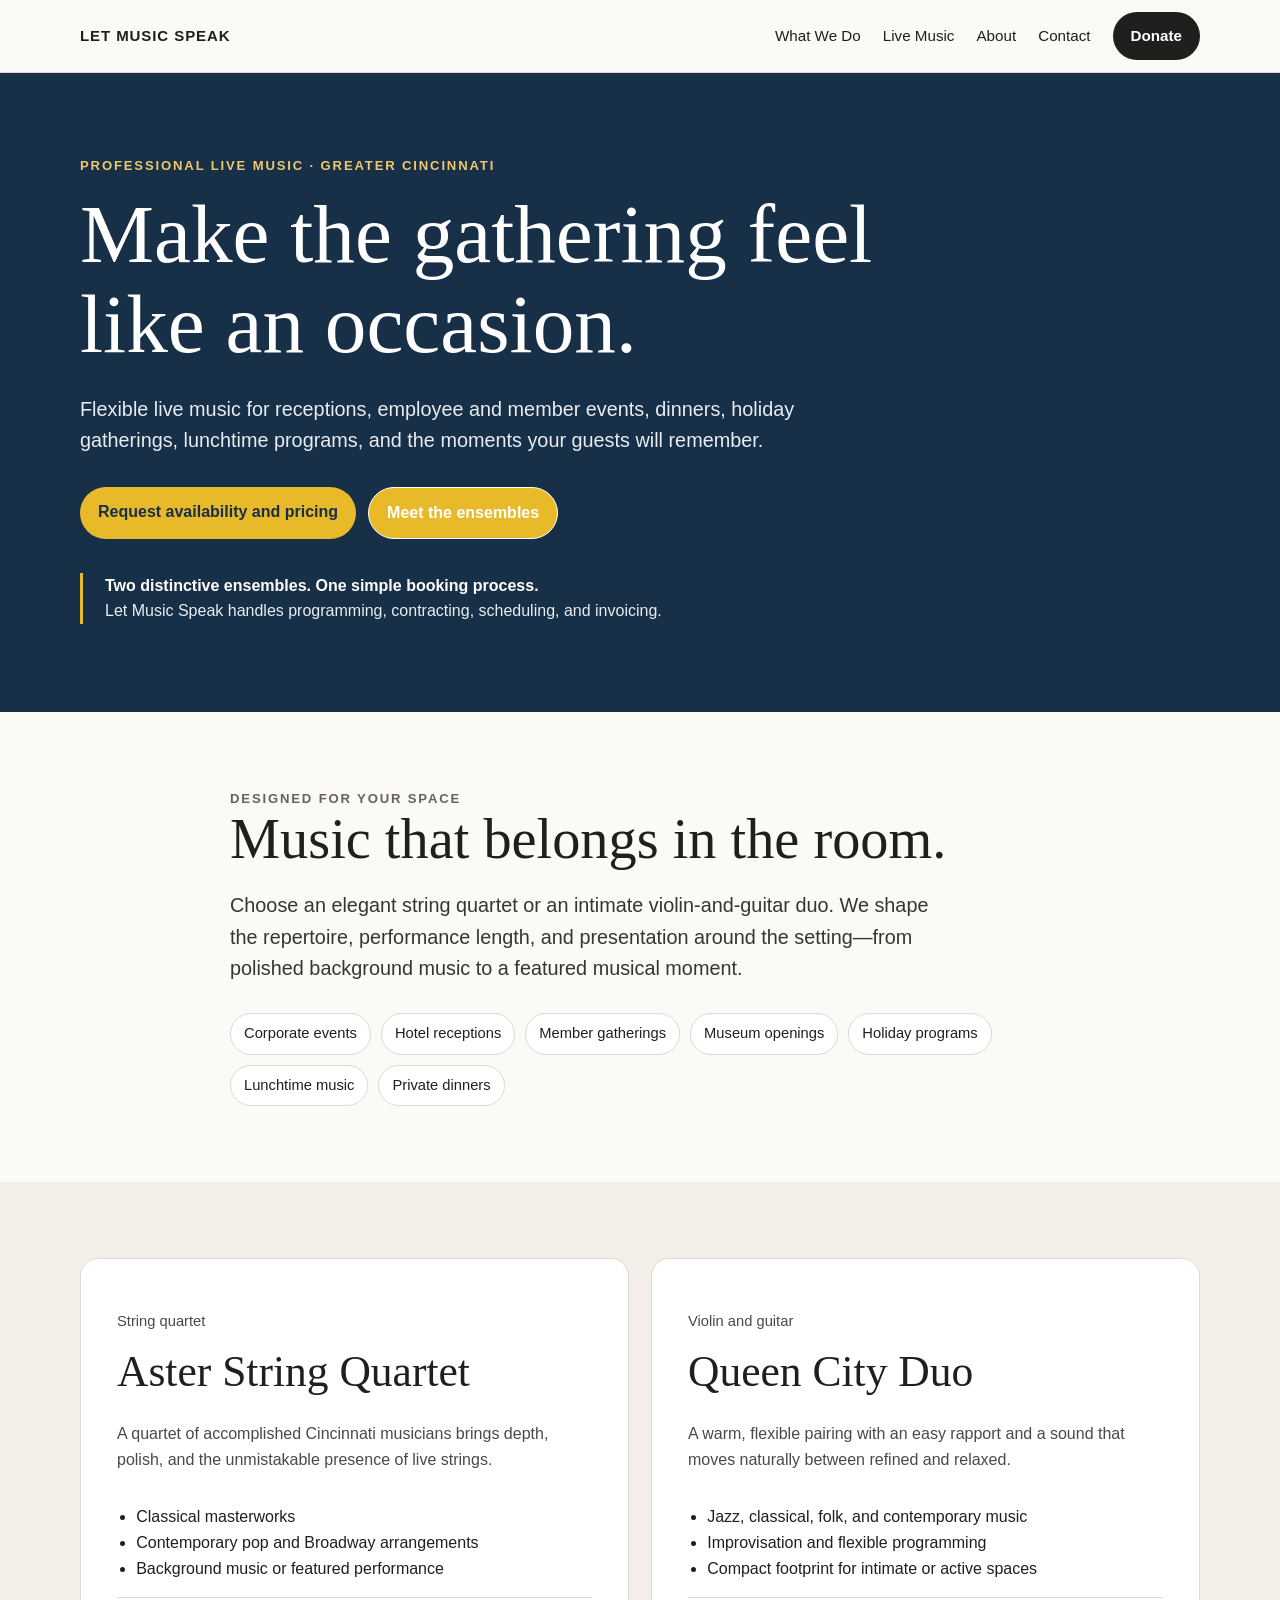
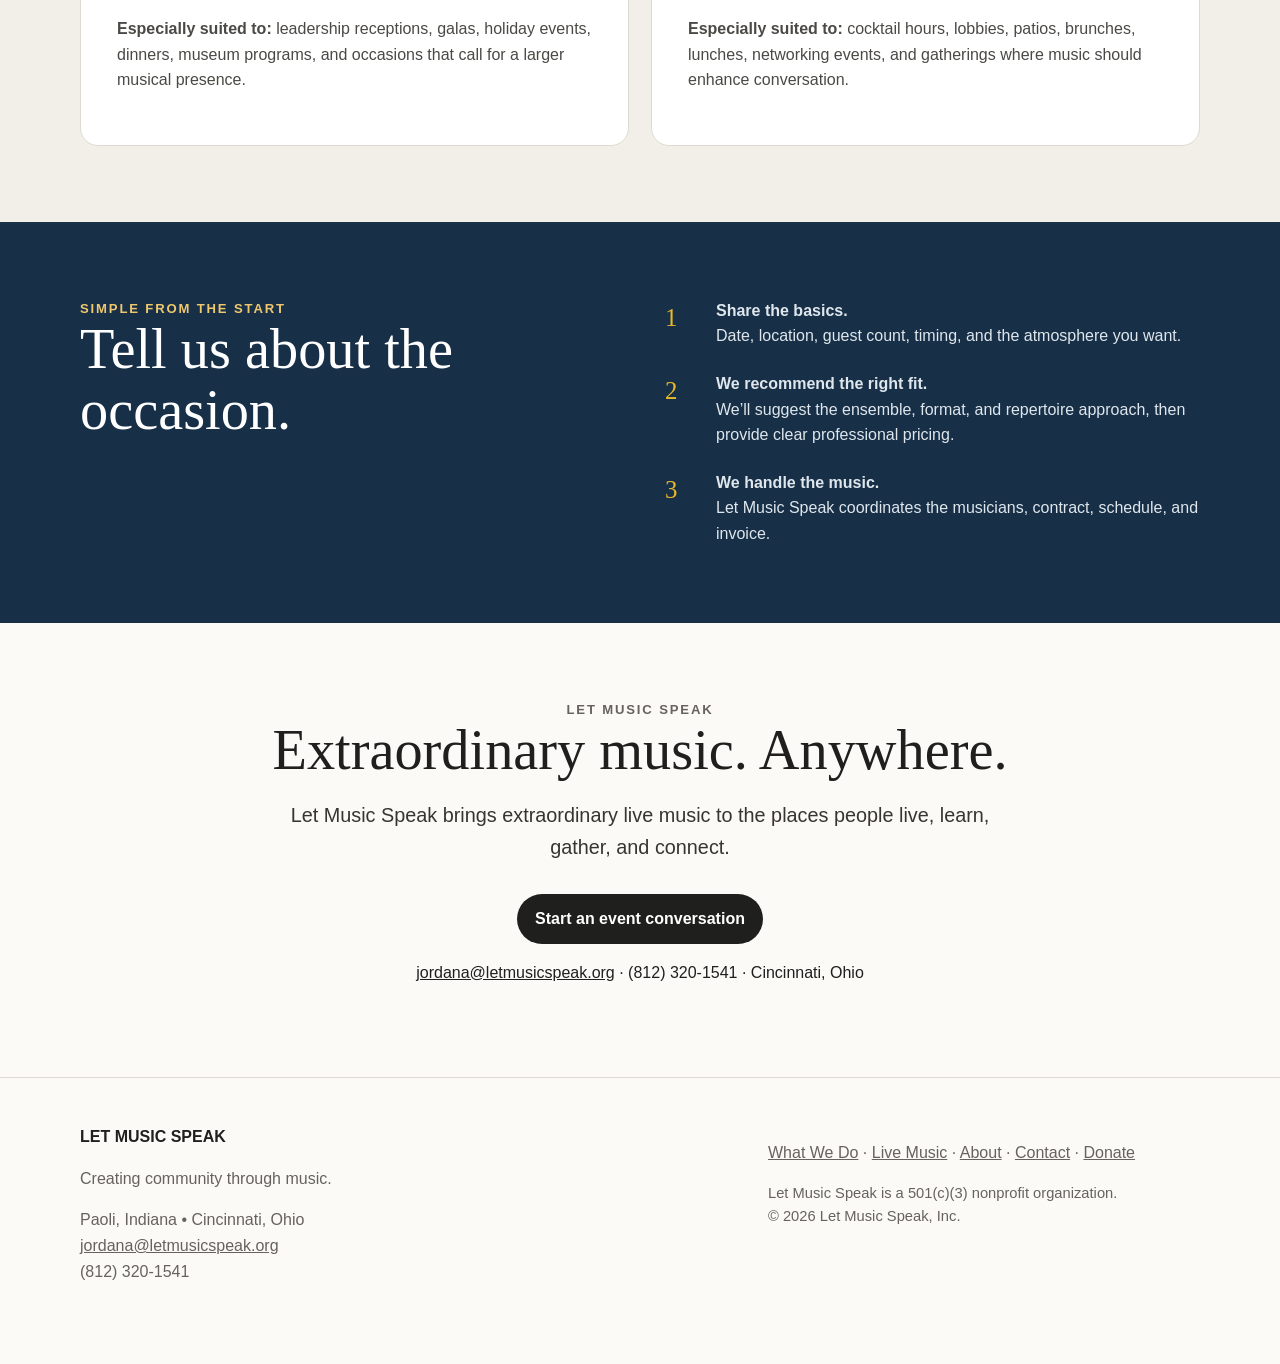
==== live-music-for-events/index.html @ a8c9b966 "Add branded live music for events page" ====
<!doctype html>
<html lang="en">
<head>
  <meta charset="utf-8">
  <meta name="viewport" content="width=device-width, initial-scale=1">
  <title>Live Music for Events | Let Music Speak</title>
  <meta name="description" content="Book Aster String Quartet or Queen City Duo for receptions, employee events, member gatherings, dinners, and special occasions throughout Greater Cincinnati.">
  <link rel="icon" href="../favicon.ico" sizes="any">
  <link rel="icon" type="image/png" href="../assets/favicon/favicon-512.png">
  <link rel="stylesheet" href="../styles.css">
  <style>
    .event-hero{padding:82px 0 72px;background:#172f47;color:#fff}
    .event-hero .kicker{color:#efc86d}
    .event-hero h1{font-size:clamp(3rem,6.5vw,6.2rem);max-width:900px;margin:14px 0 24px}
    .event-hero .lede{color:#e7edf2;max-width:760px}
    .event-hero .button{background:#e8b929;color:#172f47}
    .event-note{border-left:3px solid #e8b929;padding-left:22px;color:#e7edf2;margin-top:34px;max-width:620px}
    .event-note strong{color:#fff}
    .event-intro{max-width:820px}
    .event-types{display:flex;flex-wrap:wrap;gap:10px;margin-top:28px}
    .event-types span{border:1px solid var(--line);background:#fff;padding:8px 13px;border-radius:999px;font-size:.92rem}
    .ensemble-cards{grid-template-columns:repeat(2,1fr)}
    .ensemble-card{padding:36px;display:flex;flex-direction:column}
    .ensemble-card h3{font-size:clamp(2rem,3.4vw,3rem)}
    .ensemble-card .best{border-top:1px solid var(--line);padding-top:18px;margin-top:auto}
    .booking-steps{background:#172f47;color:#fff}
    .booking-steps .kicker{color:#efc86d}
    .booking-steps h2{color:#fff}
    .booking-steps p{color:#dfe7ed}
    .steps{display:grid;gap:22px}
    .step{display:grid;grid-template-columns:36px 1fr;gap:15px}
    .step-number{font-family:Georgia,'Times New Roman',serif;color:#e8b929;font-size:1.55rem}
    .step p{margin:0}
    .event-contact{text-align:center}
    .event-contact .lede{margin-left:auto;margin-right:auto}
    @media(max-width:820px){.ensemble-cards{grid-template-columns:1fr}.event-hero{padding-top:60px}.ensemble-card{padding:28px}}
  </style>
</head>
<body>
<header class="site-header">
  <div class="container nav">
    <a class="brand" href="../index.html">Let Music Speak</a>
    <nav class="nav-links" aria-label="Primary">
      <a href="../what-we-do.html">What We Do</a>
      <a href="../live-music.html">Live Music</a>
      <a href="../about.html">About</a>
      <a href="../contact.html">Contact</a>
      <a class="button" href="../donate.html">Donate</a>
    </nav>
  </div>
</header>

<main>
  <section class="event-hero">
    <div class="container">
      <div class="kicker">Professional live music · Greater Cincinnati</div>
      <h1>Make the gathering feel like an occasion.</h1>
      <p class="lede">Flexible live music for receptions, employee and member events, dinners, holiday gatherings, lunchtime programs, and the moments your guests will remember.</p>
      <div class="hero-actions">
        <a class="button" href="mailto:jordana@letmusicspeak.org?subject=Live%20music%20for%20our%20event">Request availability and pricing</a>
        <a class="button secondary" style="color:#fff;border-color:#fff" href="#ensembles">Meet the ensembles</a>
      </div>
      <p class="event-note"><strong>Two distinctive ensembles. One simple booking process.</strong><br>Let Music Speak handles programming, contracting, scheduling, and invoicing.</p>
    </div>
  </section>

  <section>
    <div class="container event-intro">
      <div class="kicker">Designed for your space</div>
      <h2>Music that belongs in the room.</h2>
      <p class="lede">Choose an elegant string quartet or an intimate violin-and-guitar duo. We shape the repertoire, performance length, and presentation around the setting—from polished background music to a featured musical moment.</p>
      <div class="event-types">
        <span>Corporate events</span><span>Hotel receptions</span><span>Member gatherings</span><span>Museum openings</span><span>Holiday programs</span><span>Lunchtime music</span><span>Private dinners</span>
      </div>
    </div>
  </section>

  <section class="alt" id="ensembles">
    <div class="container">
      <div class="cards ensemble-cards">
        <article class="card ensemble-card">
          <p class="meta">String quartet</p>
          <h3>Aster String Quartet</h3>
          <p>A quartet of accomplished Cincinnati musicians brings depth, polish, and the unmistakable presence of live strings.</p>
          <ul class="list-clean">
            <li>Classical masterworks</li>
            <li>Contemporary pop and Broadway arrangements</li>
            <li>Background music or featured performance</li>
          </ul>
          <p class="best"><strong>Especially suited to:</strong> leadership receptions, galas, holiday events, dinners, museum programs, and occasions that call for a larger musical presence.</p>
        </article>
        <article class="card ensemble-card">
          <p class="meta">Violin and guitar</p>
          <h3>Queen City Duo</h3>
          <p>A warm, flexible pairing with an easy rapport and a sound that moves naturally between refined and relaxed.</p>
          <ul class="list-clean">
            <li>Jazz, classical, folk, and contemporary music</li>
            <li>Improvisation and flexible programming</li>
            <li>Compact footprint for intimate or active spaces</li>
          </ul>
          <p class="best"><strong>Especially suited to:</strong> cocktail hours, lobbies, patios, brunches, lunches, networking events, and gatherings where music should enhance conversation.</p>
        </article>
      </div>
    </div>
  </section>

  <section class="booking-steps">
    <div class="container two-col">
      <div>
        <div class="kicker">Simple from the start</div>
        <h2>Tell us about the occasion.</h2>
      </div>
      <div class="steps">
        <div class="step"><div class="step-number">1</div><p><strong>Share the basics.</strong><br>Date, location, guest count, timing, and the atmosphere you want.</p></div>
        <div class="step"><div class="step-number">2</div><p><strong>We recommend the right fit.</strong><br>We’ll suggest the ensemble, format, and repertoire approach, then provide clear professional pricing.</p></div>
        <div class="step"><div class="step-number">3</div><p><strong>We handle the music.</strong><br>Let Music Speak coordinates the musicians, contract, schedule, and invoice.</p></div>
      </div>
    </div>
  </section>

  <section class="event-contact">
    <div class="container">
      <div class="kicker">Let Music Speak</div>
      <h2>Extraordinary music. Anywhere.</h2>
      <p class="lede">Let Music Speak brings extraordinary live music to the places people live, learn, gather, and connect.</p>
      <div class="hero-actions" style="justify-content:center">
        <a class="button" href="mailto:jordana@letmusicspeak.org?subject=Live%20music%20for%20our%20event">Start an event conversation</a>
      </div>
      <p><a href="mailto:jordana@letmusicspeak.org">jordana@letmusicspeak.org</a> · (812) 320-1541 · Cincinnati, Ohio</p>
    </div>
  </section>
</main>

<footer class="footer">
  <div class="container footer-grid">
    <div>
      <strong style="color:var(--text)">LET MUSIC SPEAK</strong>
      <p>Creating community through music.</p>
      <p>Paoli, Indiana • Cincinnati, Ohio<br>
      <a href="mailto:jordana@letmusicspeak.org">jordana@letmusicspeak.org</a><br>
      (812) 320-1541</p>
    </div>
    <div>
      <p><a href="../what-we-do.html">What We Do</a> · <a href="../live-music.html">Live Music</a> · <a href="../about.html">About</a> · <a href="../contact.html">Contact</a> · <a href="../donate.html">Donate</a></p>
      <p class="small">Let Music Speak is a 501(c)(3) nonprofit organization.<br>© 2026 Let Music Speak, Inc.</p>
    </div>
  </div>
</footer>
</body>
</html>
---- styles.css ----
:root{
  --bg:#fbfaf7;
  --text:#1f1f1d;
  --muted:#66635e;
  --accent:#7a4f39;
  --line:#dedad3;
  --card:#ffffff;
  --max:1120px;
}
*{box-sizing:border-box}
html{scroll-behavior:smooth}
body{
  margin:0;
  font-family: Arial, Helvetica, sans-serif;
  background:var(--bg);
  color:var(--text);
  line-height:1.6;
}
a{color:inherit}
img{max-width:100%;display:block}
.container{width:min(var(--max),calc(100% - 40px));margin:0 auto}
.site-header{
  position:sticky;top:0;z-index:20;
  background:rgba(251,250,247,.96);
  border-bottom:1px solid var(--line);
  backdrop-filter:blur(10px);
}
.nav{
  min-height:72px;display:flex;align-items:center;justify-content:space-between;gap:24px
}
.brand{
  text-decoration:none;font-weight:700;letter-spacing:.06em;text-transform:uppercase;font-size:.94rem
}
.nav-links{display:flex;align-items:center;gap:22px;flex-wrap:wrap}
.nav-links a{text-decoration:none;font-size:.95rem}
.nav-links a:hover{text-decoration:underline}
.button{
  display:inline-block;padding:12px 18px;border-radius:999px;
  background:var(--text);color:#fff;text-decoration:none;font-weight:700
}
.button.secondary{background:transparent;color:var(--text);border:1px solid var(--text)}
.hero{padding:96px 0 72px}
.hero-grid{display:grid;grid-template-columns:minmax(0,1.15fr) minmax(0,.85fr);gap:54px;align-items:center}
.kicker{font-size:.82rem;letter-spacing:.14em;text-transform:uppercase;color:var(--muted);font-weight:700}
h1,h2,h3{
  font-family: Georgia, 'Times New Roman', serif;
  line-height:1.08;
  font-weight:500;
  margin-top:0;
}
h1{font-size:clamp(3rem,7vw,6rem);margin-bottom:22px}
h2{font-size:clamp(2rem,4.4vw,3.8rem);margin-bottom:20px}
h3{font-size:1.65rem;margin-bottom:10px}
.lede{font-size:1.24rem;max-width:720px;color:#373531}
.hero-actions{display:flex;gap:12px;flex-wrap:wrap;margin-top:30px}
.media{margin:0;overflow:hidden;background:#ddd7ce}
.media img{width:100%;height:100%;object-fit:cover}
.hero-media{height:min(610px,62vw);min-height:430px;border-radius:2px 64px 2px 2px;box-shadow:18px 18px 0 #e8b929}
.hero-media img{object-position:center}
.hero-media.quartet-hero-media{width:100%;max-width:100%;min-width:0;height:auto;min-height:0;aspect-ratio:1600/1067}
.hero-grid > *{min-width:0}
.regional-hero h1{font-size:clamp(2.8rem,4.5vw,4.75rem)}
.regional-hero .quartet-hero-media{box-shadow:none}
.photo-story{padding:0 0 76px}
.photo-grid{display:grid;grid-template-columns:1.1fr 1.45fr 1fr;grid-template-rows:310px;gap:16px}
.photo-grid .media:nth-child(1) img{object-position:center 30%}
.feature-media{height:520px}
.inline-media{height:300px;margin-top:28px}
.portrait-media{height:520px}
.portrait-media img{object-position:center}
.placeholder{
  min-height:430px;border-radius:22px;border:1px solid var(--line);
  background:
    linear-gradient(145deg,rgba(122,79,57,.12),rgba(255,255,255,.45)),
    repeating-linear-gradient(45deg,transparent 0 24px,rgba(122,79,57,.03) 24px 48px);
  display:flex;align-items:center;justify-content:center;
  text-align:center;color:var(--muted);padding:30px
}
section{padding:76px 0}
section.alt{background:#f2efe9}
.cards{display:grid;grid-template-columns:repeat(3,1fr);gap:22px}
.cards.two-cards{grid-template-columns:repeat(2,1fr)}
.card{
  background:var(--card);border:1px solid var(--line);border-radius:18px;padding:26px
}
.card p{color:#4b4945}
.card a{font-weight:700}
.two-col{display:grid;grid-template-columns:1fr 1fr;gap:50px;align-items:start}
.meta{font-size:.92rem;color:var(--muted)}
.callout{border-left:3px solid var(--accent);padding-left:22px;font-size:1.12rem}
.list-clean{padding-left:1.2rem}
.footer{
  border-top:1px solid var(--line);
  padding:46px 0 64px;
  color:var(--muted)
}
.footer-grid{display:grid;grid-template-columns:1.2fr .8fr;gap:40px}
.footer a{color:inherit}
.form-grid{display:grid;grid-template-columns:1fr 1fr;gap:16px}
label{display:block;font-size:.9rem;font-weight:700;margin-bottom:6px}
input,textarea,select{
  width:100%;padding:12px 13px;border:1px solid #cfc9bf;border-radius:10px;background:#fff;font:inherit
}
textarea{min-height:160px;resize:vertical}
.full{grid-column:1/-1}
.small{font-size:.92rem;color:var(--muted)}
@media (max-width:820px){
  .nav{align-items:flex-start;padding:18px 0;flex-direction:column}
  .nav-links{gap:14px}
  .hero{padding-top:64px}
  .hero-grid,.two-col,.cards,.cards.two-cards,.footer-grid,.form-grid{grid-template-columns:1fr}
  .placeholder{min-height:300px}
  .hero-media{height:68vw;min-height:300px;border-radius:2px 38px 2px 2px;box-shadow:10px 10px 0 #e8b929}
  .photo-grid{grid-template-columns:1fr 1fr;grid-template-rows:230px 230px}
  .photo-grid .media:nth-child(2){grid-row:span 2}
  .feature-media,.portrait-media{height:380px}
  .full{grid-column:auto}
}
@media (max-width:540px){
  .photo-grid{grid-template-columns:1fr;grid-template-rows:240px 240px 240px}
  .photo-grid .media:nth-child(2){grid-row:auto}
}
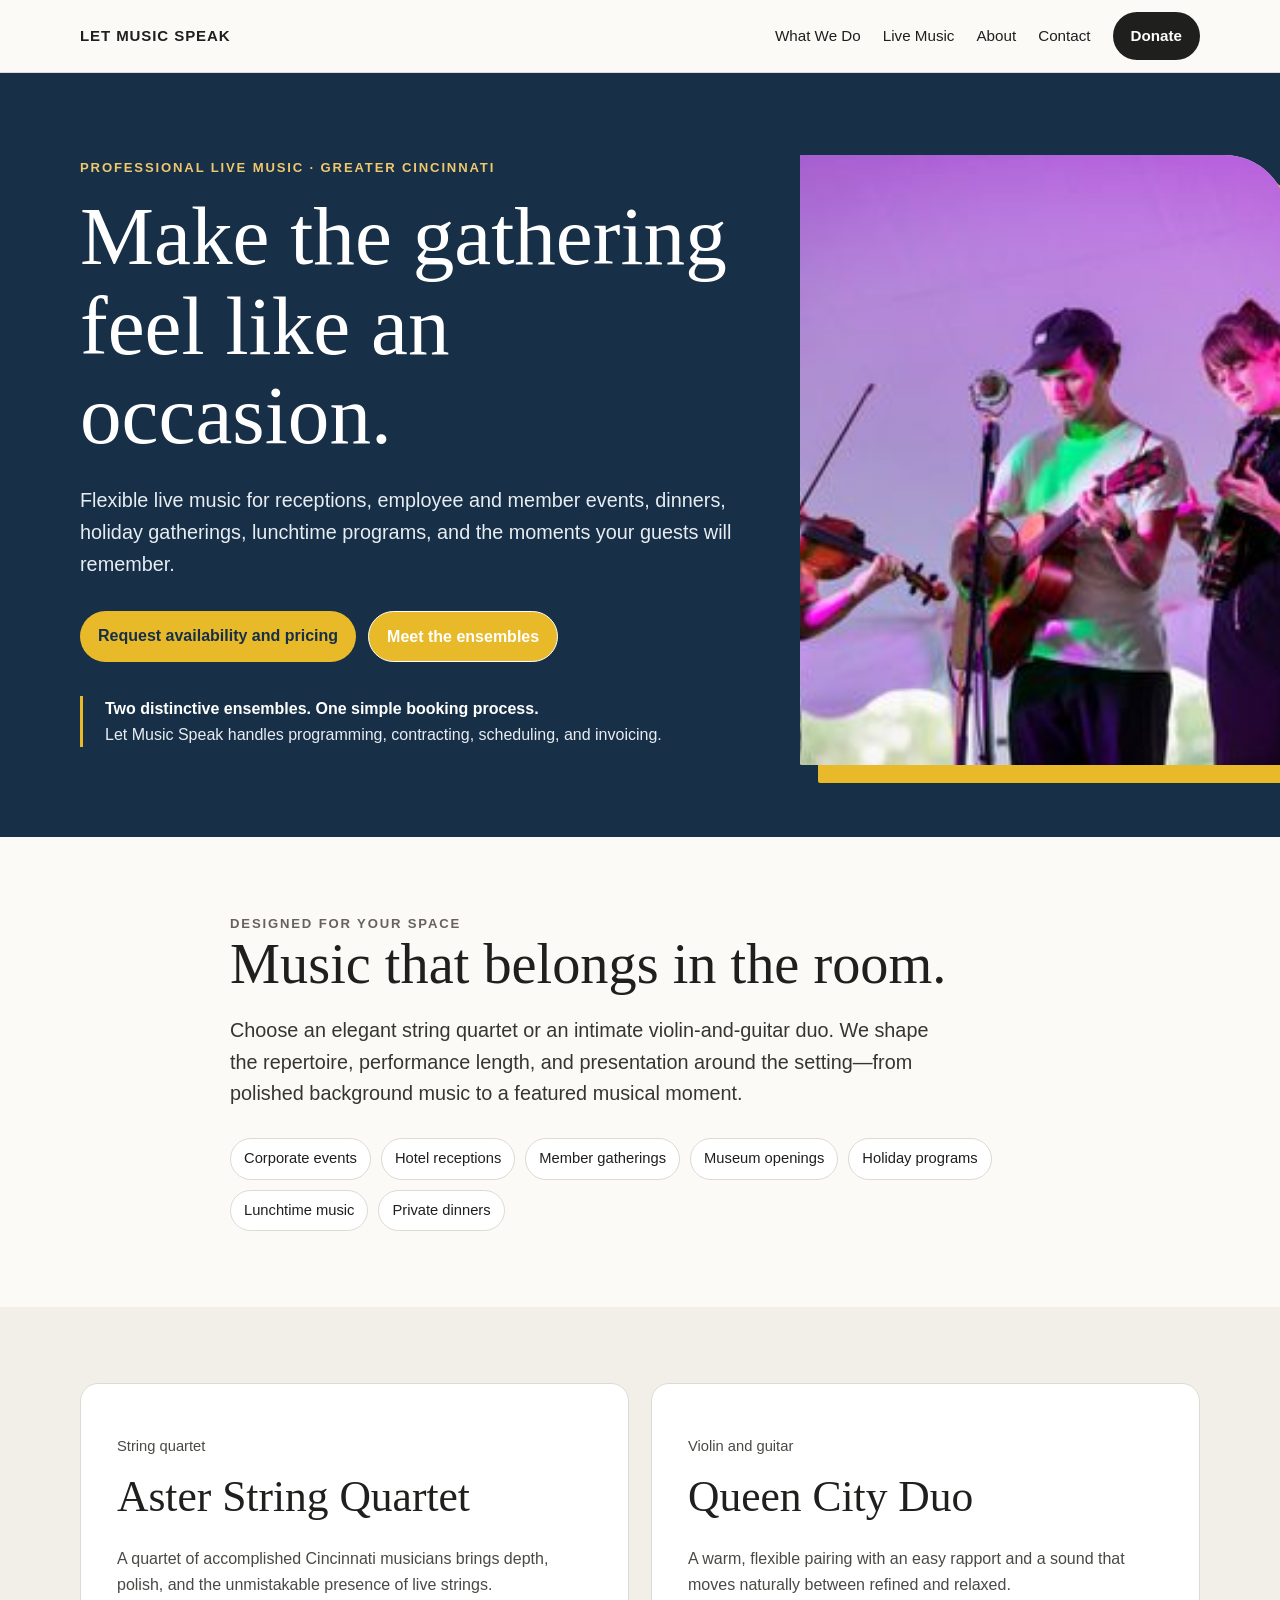
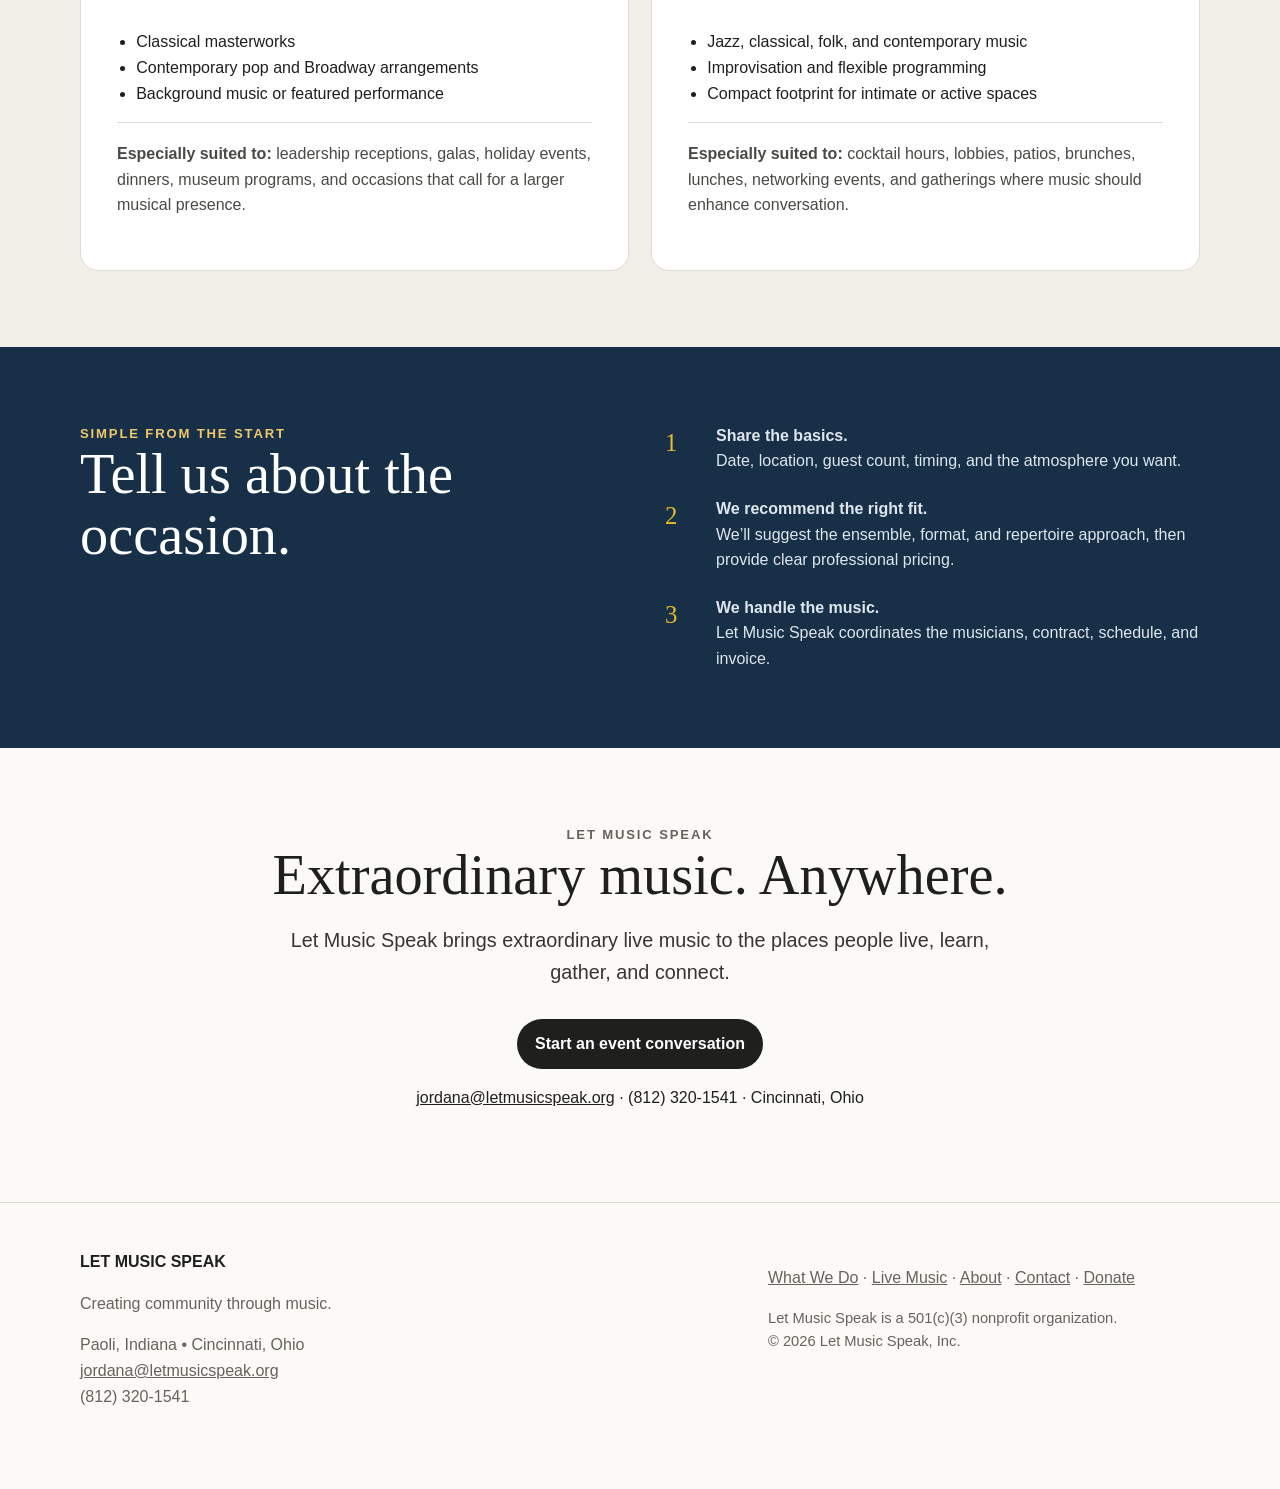
==== commit 09abdf84: "Restore quartet photograph to event booking page" ====
--- a/live-music-for-events/index.html
+++ b/live-music-for-events/index.html
@@ -13,6 +13,9 @@
     .event-hero .kicker{color:#efc86d}
     .event-hero h1{font-size:clamp(3rem,6.5vw,6.2rem);max-width:900px;margin:14px 0 24px}
     .event-hero .lede{color:#e7edf2;max-width:760px}
+    .event-hero .hero-grid{grid-template-columns:minmax(0,1.25fr) minmax(300px,.75fr);align-items:center}
+    .event-hero .hero-media{aspect-ratio:4/5;min-height:440px;border-color:rgba(255,255,255,.18)}
+    .event-hero .hero-media img{width:100%;height:100%;object-fit:cover}
     .event-hero .button{background:#e8b929;color:#172f47}
     .event-note{border-left:3px solid #e8b929;padding-left:22px;color:#e7edf2;margin-top:34px;max-width:620px}
     .event-note strong{color:#fff}
@@ -33,7 +36,7 @@
     .step p{margin:0}
     .event-contact{text-align:center}
     .event-contact .lede{margin-left:auto;margin-right:auto}
-    @media(max-width:820px){.ensemble-cards{grid-template-columns:1fr}.event-hero{padding-top:60px}.ensemble-card{padding:28px}}
+    @media(max-width:820px){.ensemble-cards{grid-template-columns:1fr}.event-hero{padding-top:60px}.event-hero .hero-grid{grid-template-columns:1fr}.event-hero .hero-media{min-height:0;aspect-ratio:3/2}.ensemble-card{padding:28px}}
   </style>
 </head>
 <body>
@@ -52,7 +55,8 @@
 
 <main>
   <section class="event-hero">
-    <div class="container">
+    <div class="container hero-grid">
+      <div>
       <div class="kicker">Professional live music · Greater Cincinnati</div>
       <h1>Make the gathering feel like an occasion.</h1>
       <p class="lede">Flexible live music for receptions, employee and member events, dinners, holiday gatherings, lunchtime programs, and the moments your guests will remember.</p>
@@ -61,6 +65,10 @@
         <a class="button secondary" style="color:#fff;border-color:#fff" href="#ensembles">Meet the ensembles</a>
       </div>
       <p class="event-note"><strong>Two distinctive ensembles. One simple booking process.</strong><br>Let Music Speak handles programming, contracting, scheduling, and invoicing.</p>
+      </div>
+      <figure class="media hero-media">
+        <img src="../assets/source-current-site/gallery-03.jpg" alt="A professional string quartet performing together under colorful stage lights" width="384" height="256">
+      </figure>
     </div>
   </section>
 
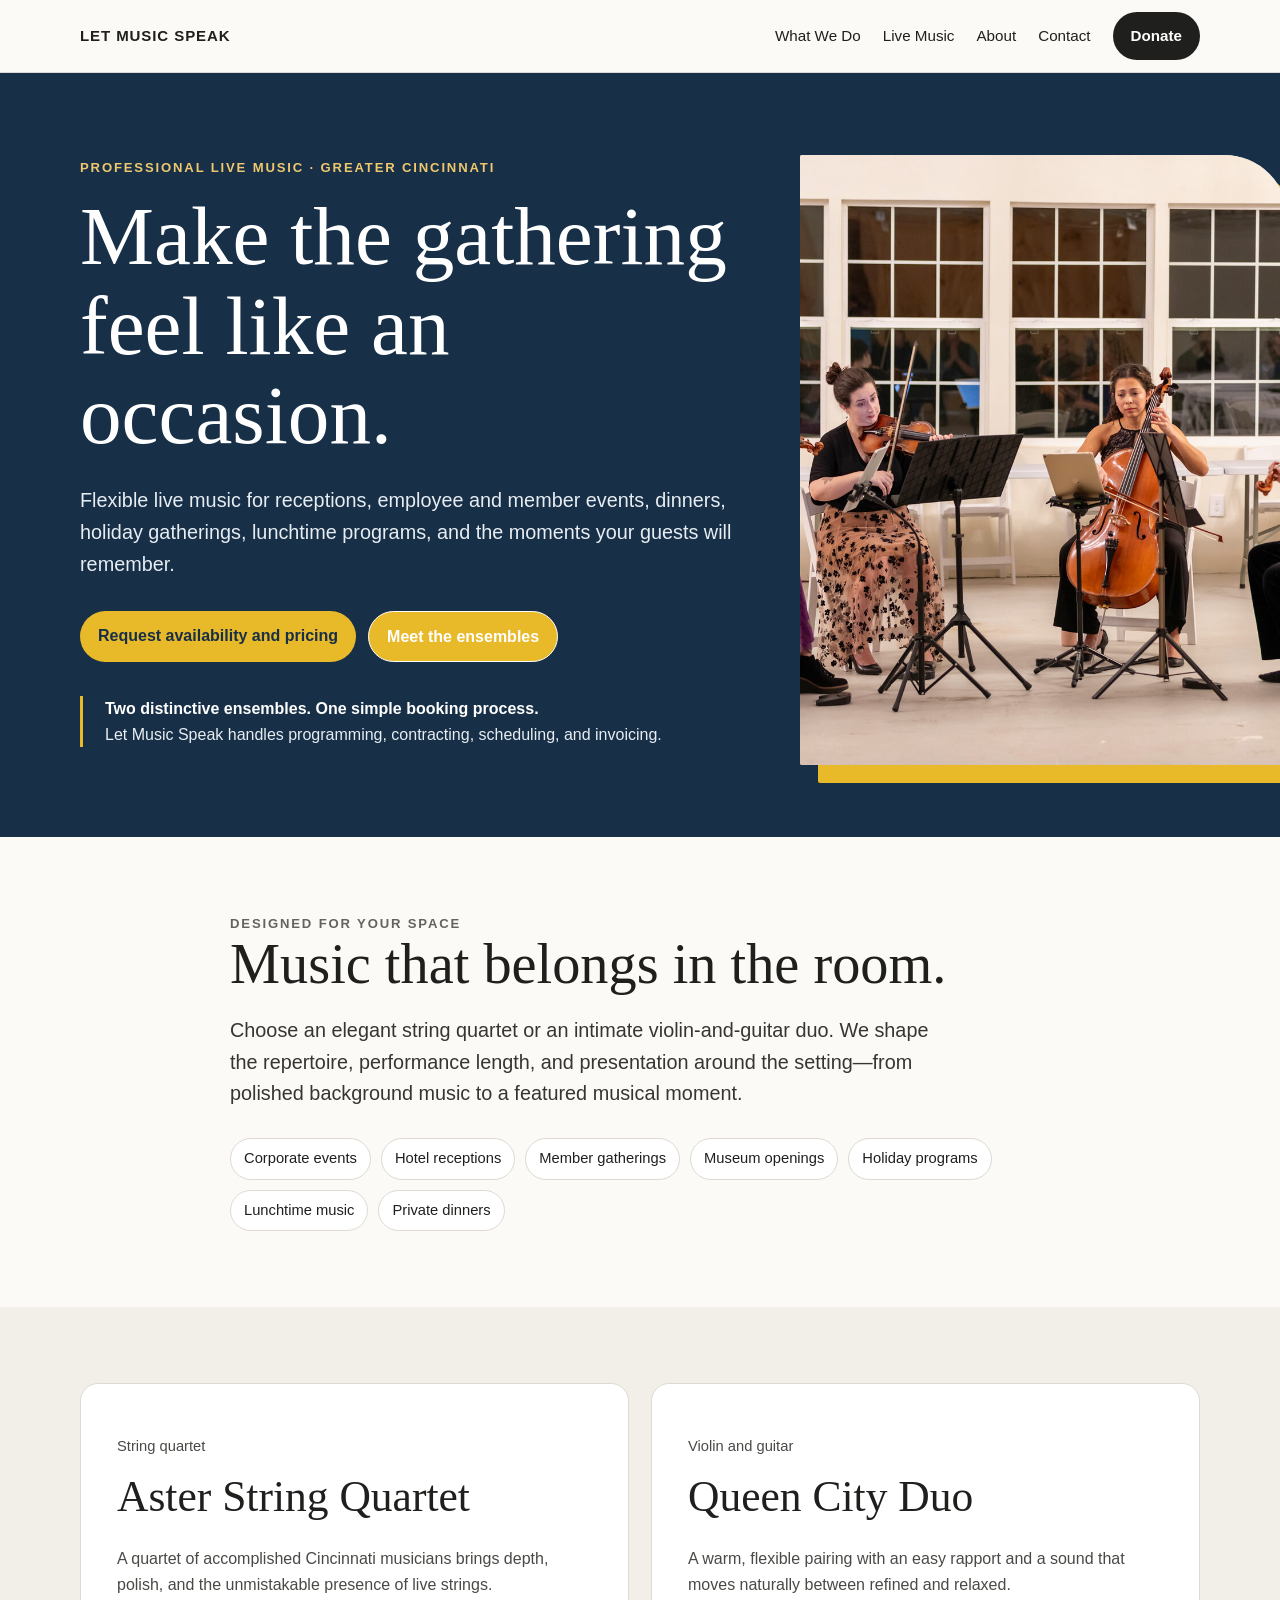
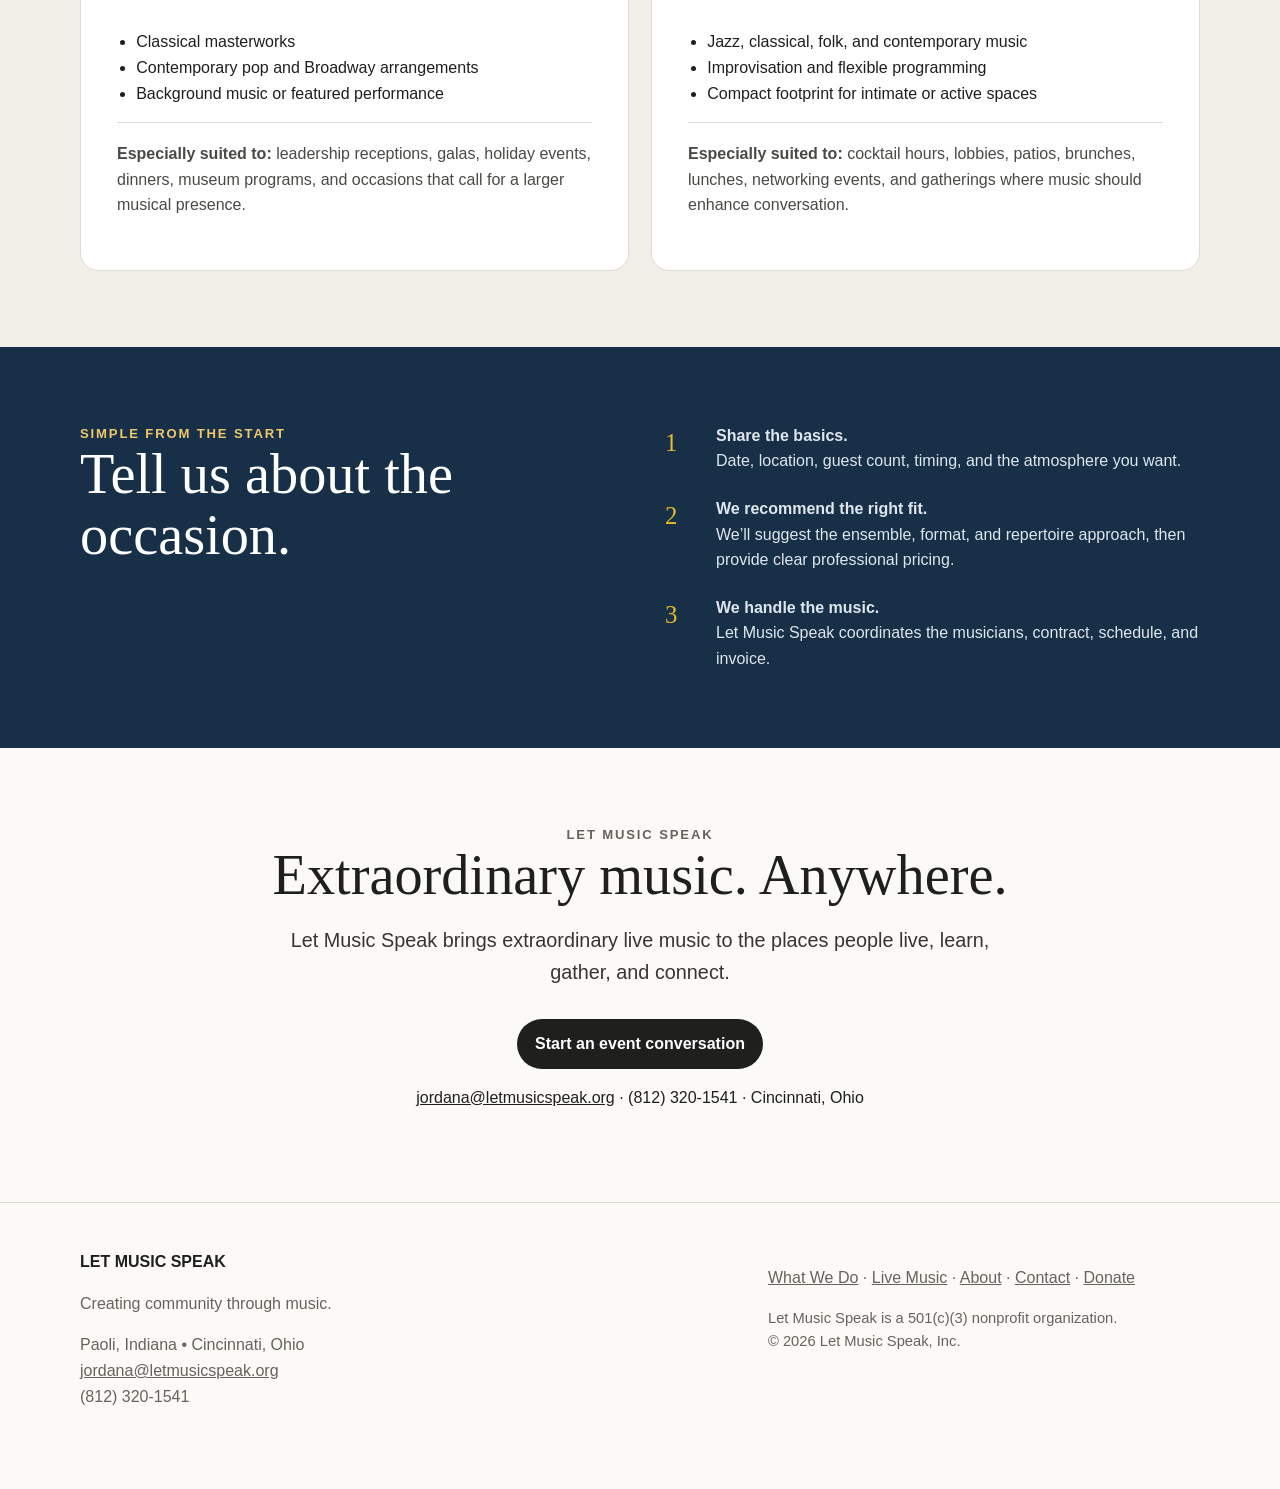
==== commit dfaffeb0: "Use the correct string quartet photograph" ====
--- a/live-music-for-events/index.html
+++ b/live-music-for-events/index.html
@@ -67,7 +67,7 @@
       <p class="event-note"><strong>Two distinctive ensembles. One simple booking process.</strong><br>Let Music Speak handles programming, contracting, scheduling, and invoicing.</p>
       </div>
       <figure class="media hero-media">
-        <img src="../assets/source-current-site/gallery-03.jpg" alt="A professional string quartet performing together under colorful stage lights" width="384" height="256">
+        <img src="../assets/live-music/string-quartet-performance.jpg" alt="A professional string quartet performing together under colorful stage lights" width="384" height="256">
       </figure>
     </div>
   </section>
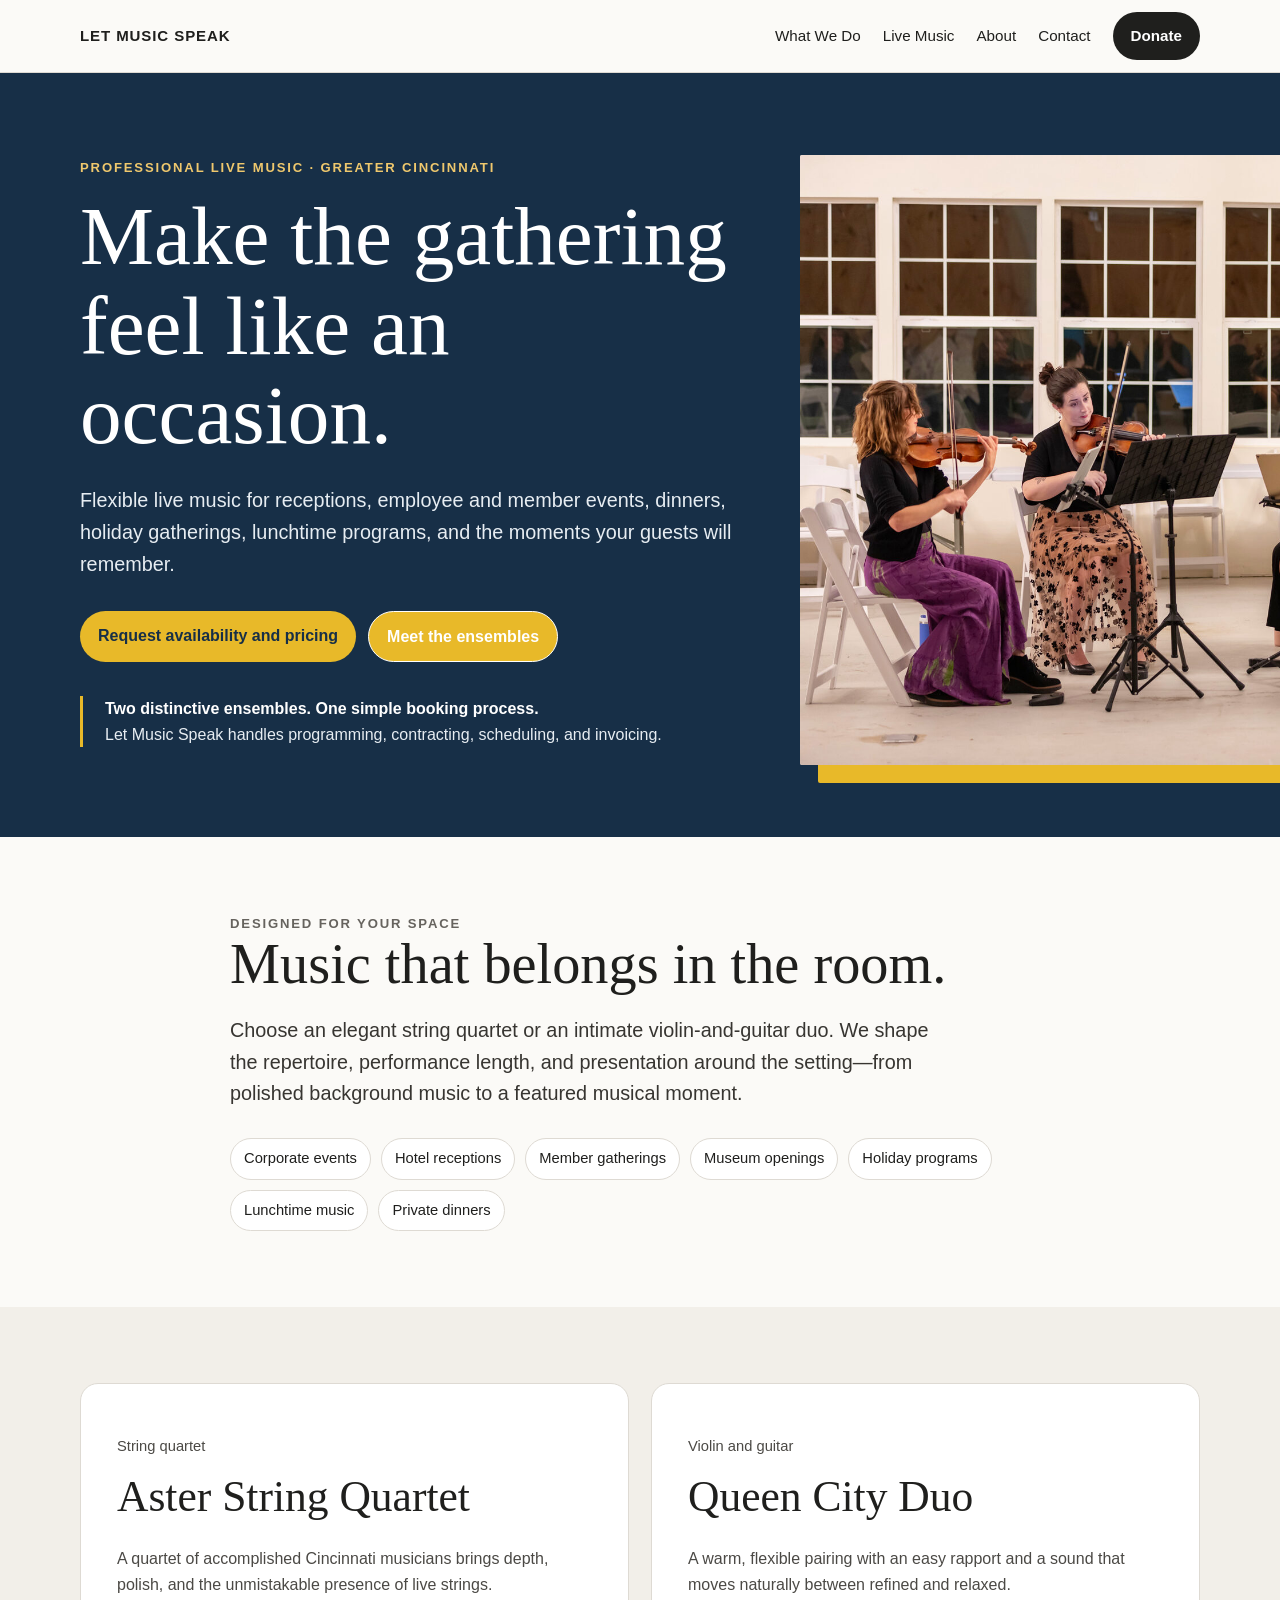
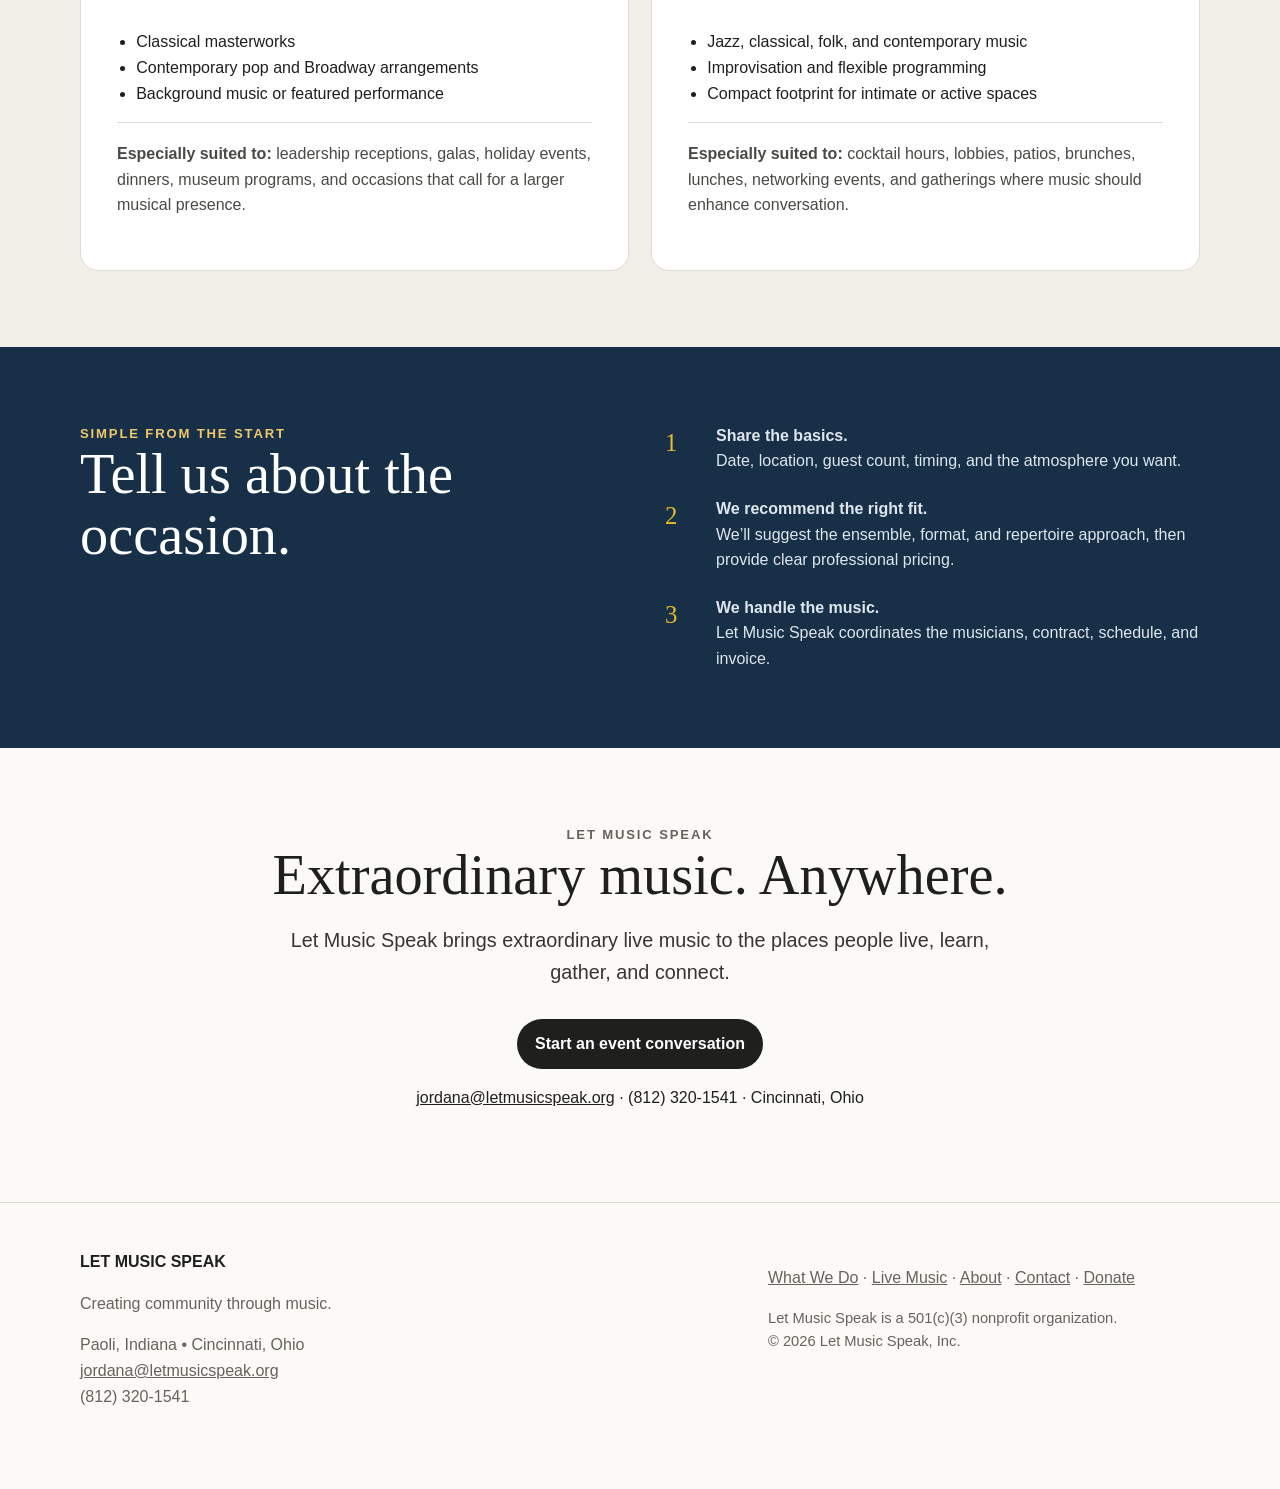
==== commit 13fdb1d9: "Show full quartet in landscape crop" ====
--- a/live-music-for-events/index.html
+++ b/live-music-for-events/index.html
@@ -14,7 +14,7 @@
     .event-hero h1{font-size:clamp(3rem,6.5vw,6.2rem);max-width:900px;margin:14px 0 24px}
     .event-hero .lede{color:#e7edf2;max-width:760px}
     .event-hero .hero-grid{grid-template-columns:minmax(0,1.25fr) minmax(300px,.75fr);align-items:center}
-    .event-hero .hero-media{aspect-ratio:4/5;min-height:440px;border-color:rgba(255,255,255,.18)}
+    .event-hero .hero-media{aspect-ratio:3/2;min-height:0;border-color:rgba(255,255,255,.18)}
     .event-hero .hero-media img{width:100%;height:100%;object-fit:cover}
     .event-hero .button{background:#e8b929;color:#172f47}
     .event-note{border-left:3px solid #e8b929;padding-left:22px;color:#e7edf2;margin-top:34px;max-width:620px}
@@ -67,7 +67,7 @@
       <p class="event-note"><strong>Two distinctive ensembles. One simple booking process.</strong><br>Let Music Speak handles programming, contracting, scheduling, and invoicing.</p>
       </div>
       <figure class="media hero-media">
-        <img src="../assets/live-music/string-quartet-performance.jpg" alt="A professional string quartet performing together under colorful stage lights" width="384" height="256">
+        <img src="../assets/live-music/string-quartet-performance.jpg?v=20260910-3" alt="A professional string quartet performing together under colorful stage lights" width="384" height="256">
       </figure>
     </div>
   </section>
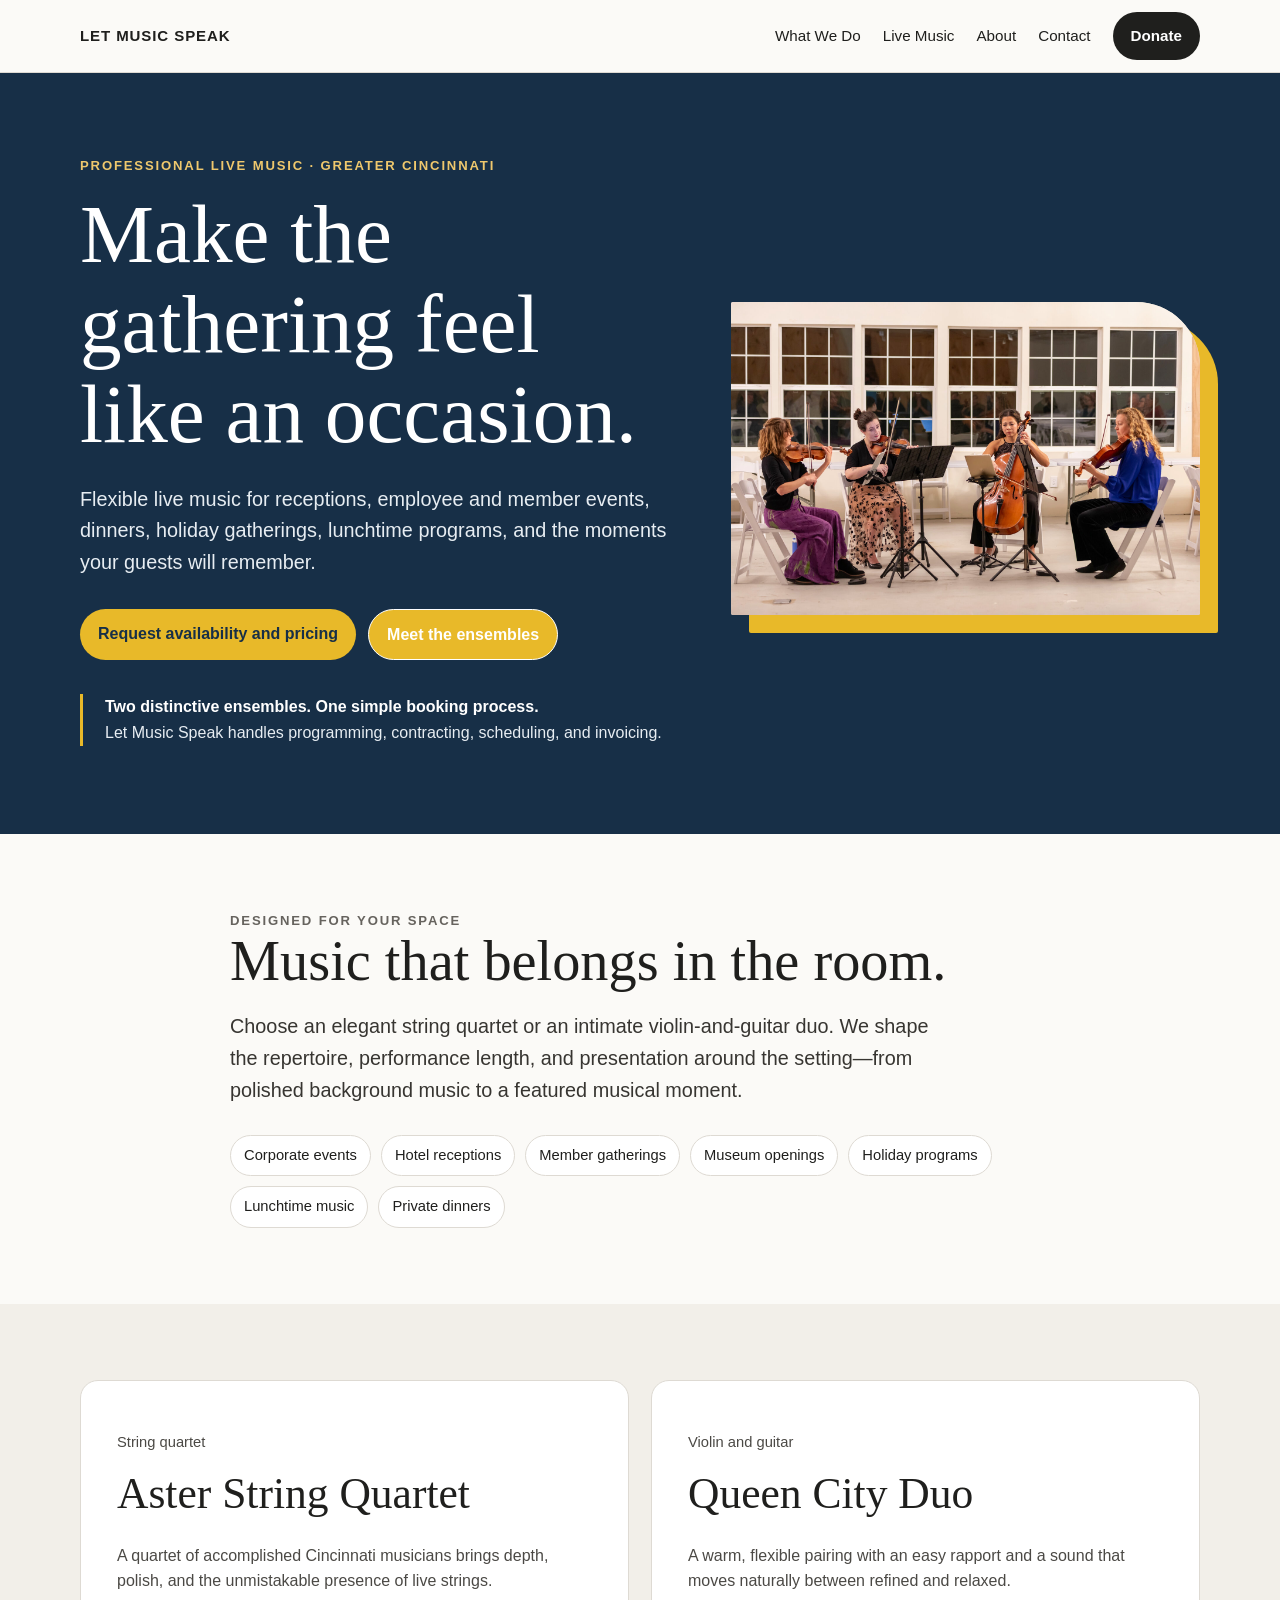
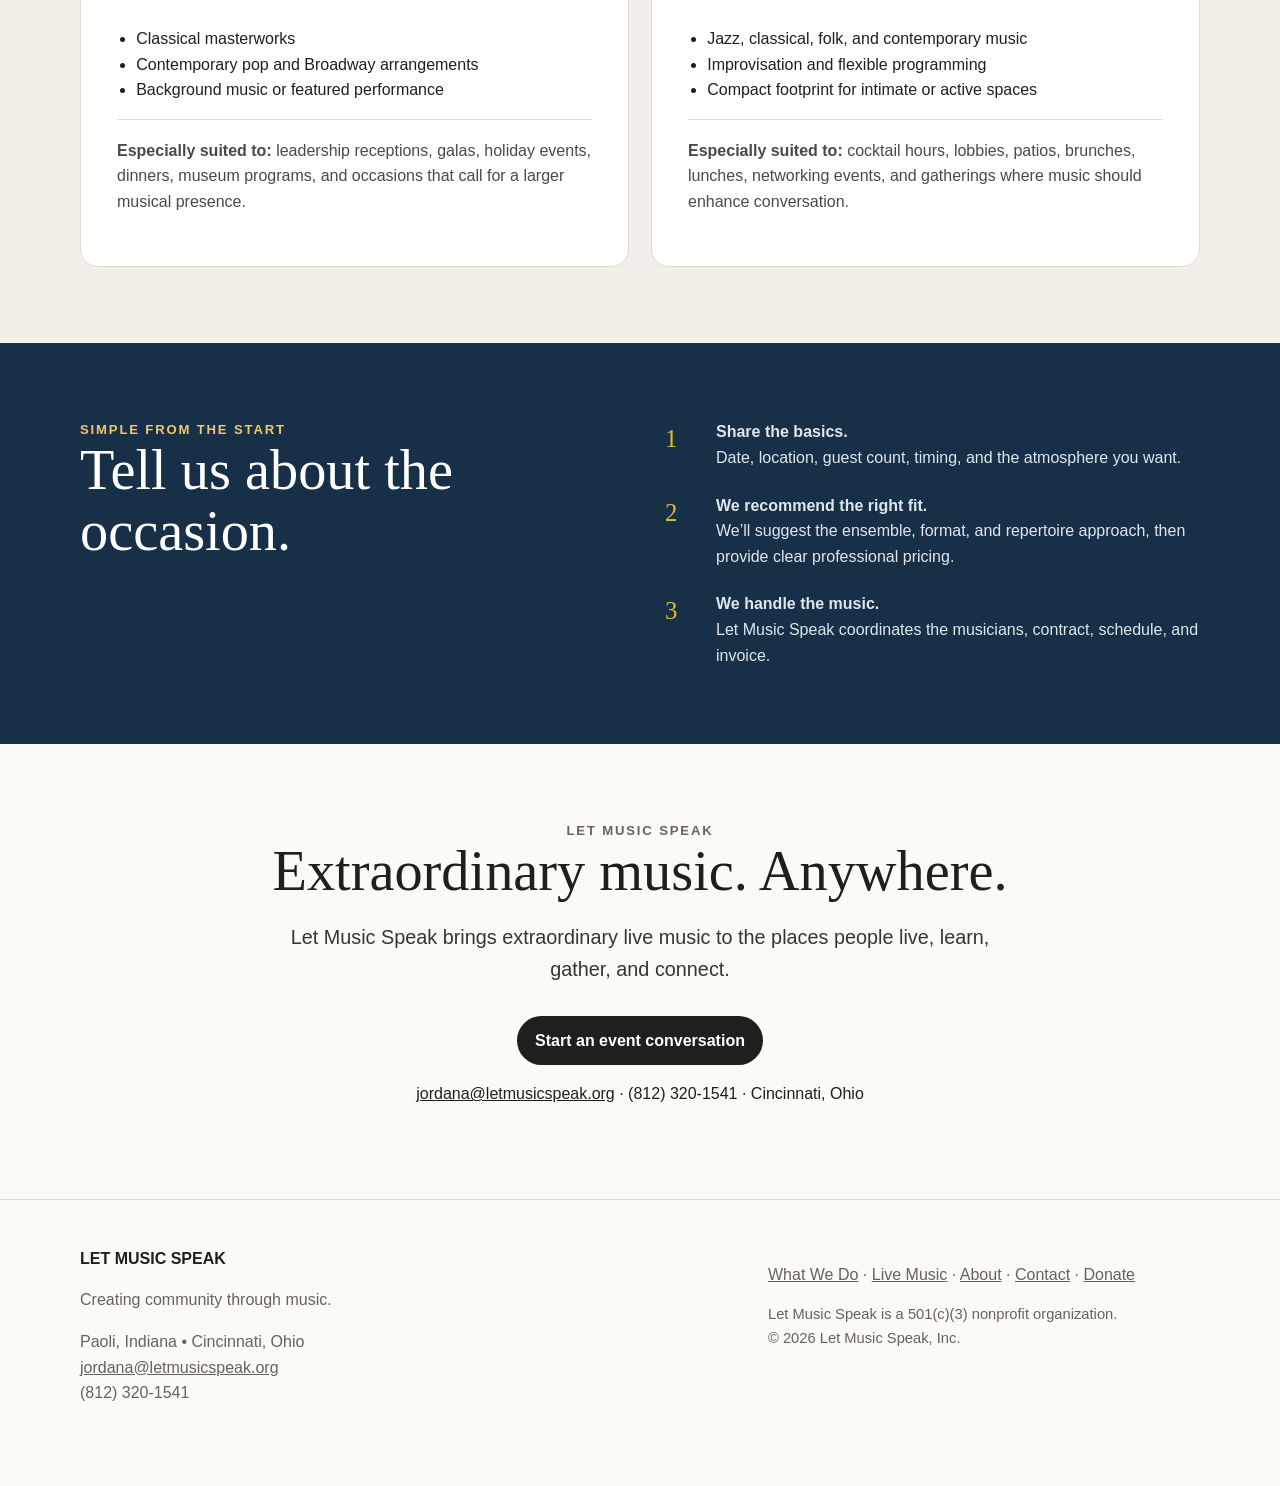
==== commit c7b7d611: "Fix event hero overflow and responsive image layout" ====
--- a/live-music-for-events/index.html
+++ b/live-music-for-events/index.html
@@ -9,13 +9,14 @@
   <link rel="icon" type="image/png" href="../assets/favicon/favicon-512.png">
   <link rel="stylesheet" href="../styles.css">
   <style>
-    .event-hero{padding:82px 0 72px;background:#172f47;color:#fff}
+    .event-hero{padding:82px 0 72px;background:#172f47;color:#fff;overflow:hidden}
     .event-hero .kicker{color:#efc86d}
     .event-hero h1{font-size:clamp(3rem,6.5vw,6.2rem);max-width:900px;margin:14px 0 24px}
     .event-hero .lede{color:#e7edf2;max-width:760px}
-    .event-hero .hero-grid{grid-template-columns:minmax(0,1.25fr) minmax(300px,.75fr);align-items:center}
-    .event-hero .hero-media{aspect-ratio:3/2;min-height:0;border-color:rgba(255,255,255,.18)}
-    .event-hero .hero-media img{width:100%;height:100%;object-fit:cover}
+    .event-hero .hero-grid{grid-template-columns:minmax(0,1.12fr) minmax(0,.88fr);align-items:center}
+    .event-hero .hero-grid>*{min-width:0;max-width:100%}
+    .event-hero .hero-media{width:100%;max-width:100%;height:auto;min-height:0;aspect-ratio:3/2;border-color:rgba(255,255,255,.18)}
+    .event-hero .hero-media img{display:block;width:100%;max-width:100%;height:100%;object-fit:cover;object-position:center}
     .event-hero .button{background:#e8b929;color:#172f47}
     .event-note{border-left:3px solid #e8b929;padding-left:22px;color:#e7edf2;margin-top:34px;max-width:620px}
     .event-note strong{color:#fff}
@@ -36,7 +37,8 @@
     .step p{margin:0}
     .event-contact{text-align:center}
     .event-contact .lede{margin-left:auto;margin-right:auto}
-    @media(max-width:820px){.ensemble-cards{grid-template-columns:1fr}.event-hero{padding-top:60px}.event-hero .hero-grid{grid-template-columns:1fr}.event-hero .hero-media{min-height:0;aspect-ratio:3/2}.ensemble-card{padding:28px}}
+    @media(max-width:1100px){.event-hero .hero-grid{grid-template-columns:1fr}.event-hero .hero-media{width:min(760px,100%);margin-top:10px}}
+    @media(max-width:820px){.ensemble-cards{grid-template-columns:1fr}.event-hero{padding-top:60px}.event-hero .hero-media{min-height:0;aspect-ratio:3/2}.ensemble-card{padding:28px}}
   </style>
 </head>
 <body>
@@ -67,7 +69,7 @@
       <p class="event-note"><strong>Two distinctive ensembles. One simple booking process.</strong><br>Let Music Speak handles programming, contracting, scheduling, and invoicing.</p>
       </div>
       <figure class="media hero-media">
-        <img src="../assets/live-music/string-quartet-performance.jpg?v=20260910-3" alt="A professional string quartet performing together under colorful stage lights" width="384" height="256">
+        <img src="../assets/live-music/string-quartet-performance.jpg?v=20260910-4" alt="A professional string quartet performing together under colorful stage lights" width="384" height="256">
       </figure>
     </div>
   </section>
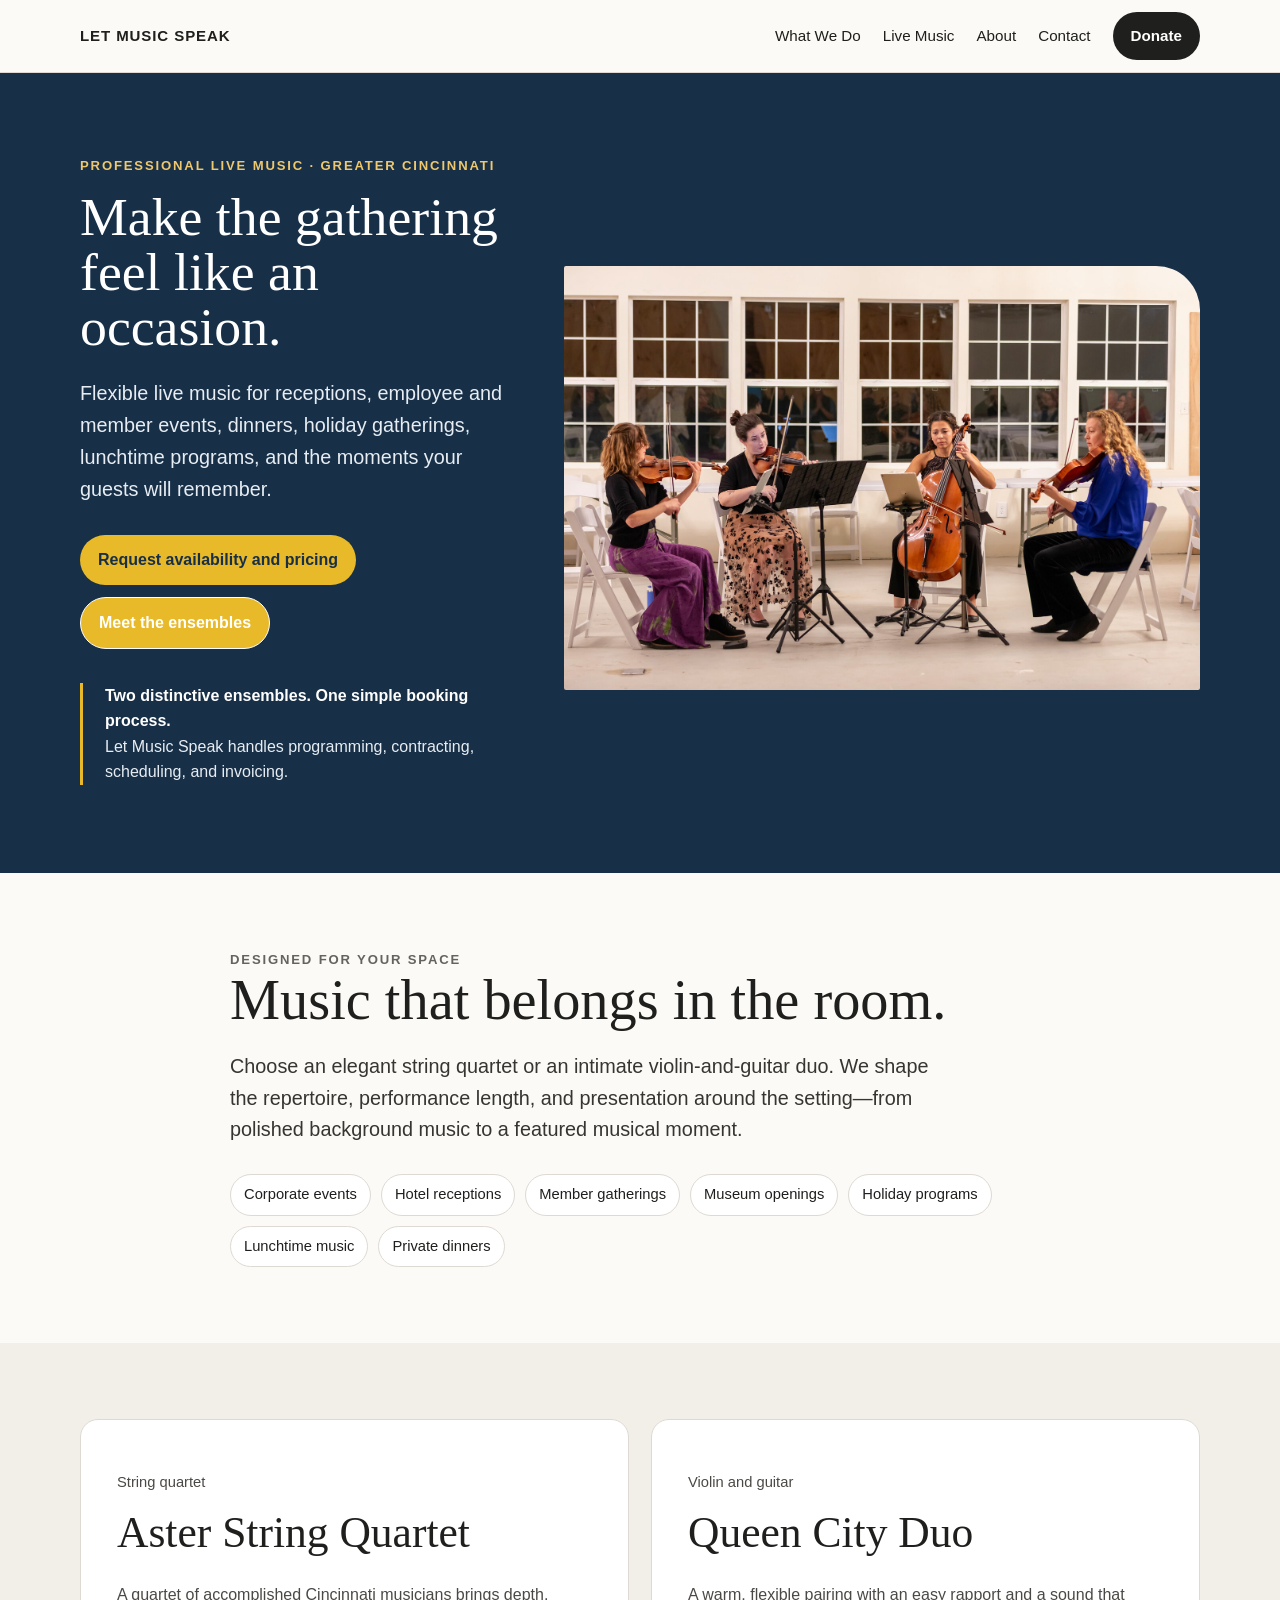
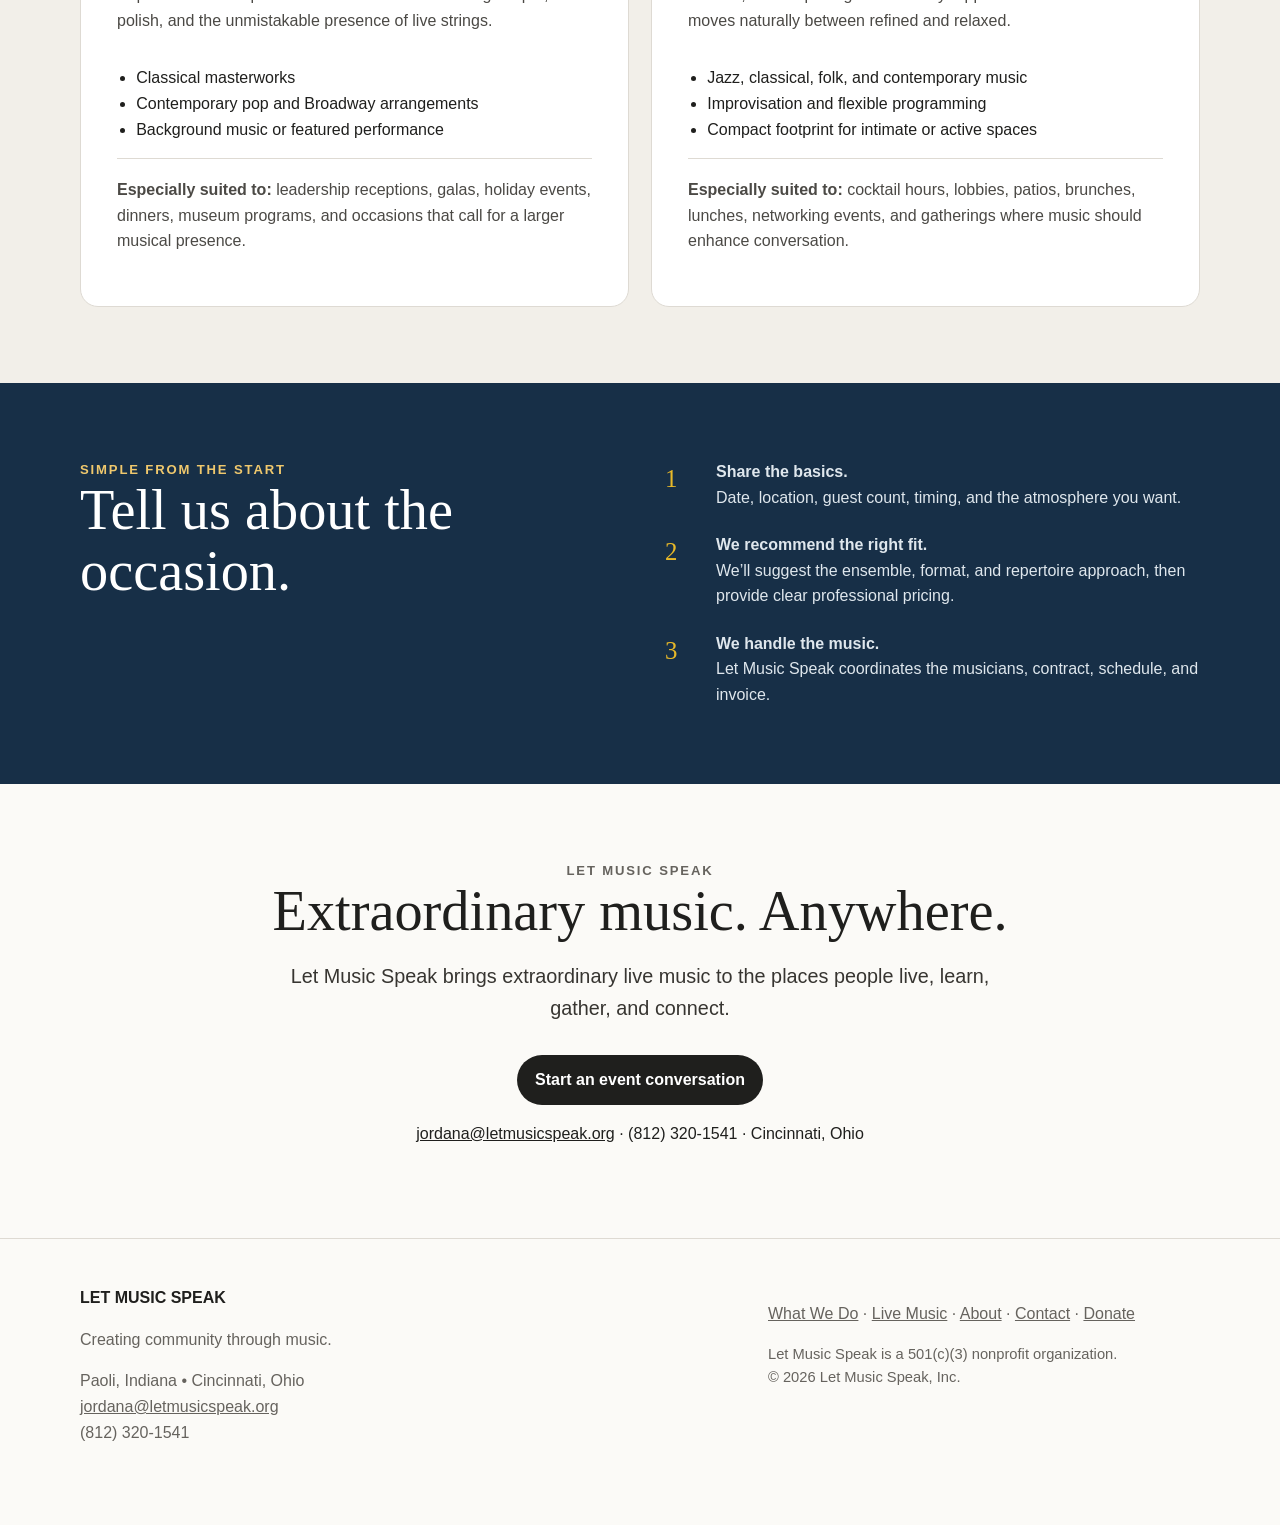
==== commit aae0b23b: "Rebalance event hero typography and photograph" ====
--- a/live-music-for-events/index.html
+++ b/live-music-for-events/index.html
@@ -11,11 +11,11 @@
   <style>
     .event-hero{padding:82px 0 72px;background:#172f47;color:#fff;overflow:hidden}
     .event-hero .kicker{color:#efc86d}
-    .event-hero h1{font-size:clamp(3rem,6.5vw,6.2rem);max-width:900px;margin:14px 0 24px}
+    .event-hero h1{font-size:clamp(2.5rem,4.2vw,4.5rem);line-height:1.02;max-width:650px;margin:14px 0 24px}
     .event-hero .lede{color:#e7edf2;max-width:760px}
-    .event-hero .hero-grid{grid-template-columns:minmax(0,1.12fr) minmax(0,.88fr);align-items:center}
+    .event-hero .hero-grid{grid-template-columns:minmax(0,.82fr) minmax(0,1.18fr);gap:42px;align-items:center}
     .event-hero .hero-grid>*{min-width:0;max-width:100%}
-    .event-hero .hero-media{width:100%;max-width:100%;height:auto;min-height:0;aspect-ratio:3/2;border-color:rgba(255,255,255,.18)}
+    .event-hero .hero-media{width:100%;max-width:100%;height:auto;min-height:0;aspect-ratio:3/2;border:0;box-shadow:none;border-radius:2px 44px 2px 2px}
     .event-hero .hero-media img{display:block;width:100%;max-width:100%;height:100%;object-fit:cover;object-position:center}
     .event-hero .button{background:#e8b929;color:#172f47}
     .event-note{border-left:3px solid #e8b929;padding-left:22px;color:#e7edf2;margin-top:34px;max-width:620px}
@@ -69,7 +69,7 @@
       <p class="event-note"><strong>Two distinctive ensembles. One simple booking process.</strong><br>Let Music Speak handles programming, contracting, scheduling, and invoicing.</p>
       </div>
       <figure class="media hero-media">
-        <img src="../assets/live-music/string-quartet-performance.jpg?v=20260910-4" alt="A professional string quartet performing together under colorful stage lights" width="384" height="256">
+        <img src="../assets/live-music/string-quartet-performance.jpg?v=20260910-5" alt="A professional string quartet performing together under colorful stage lights" width="384" height="256">
       </figure>
     </div>
   </section>
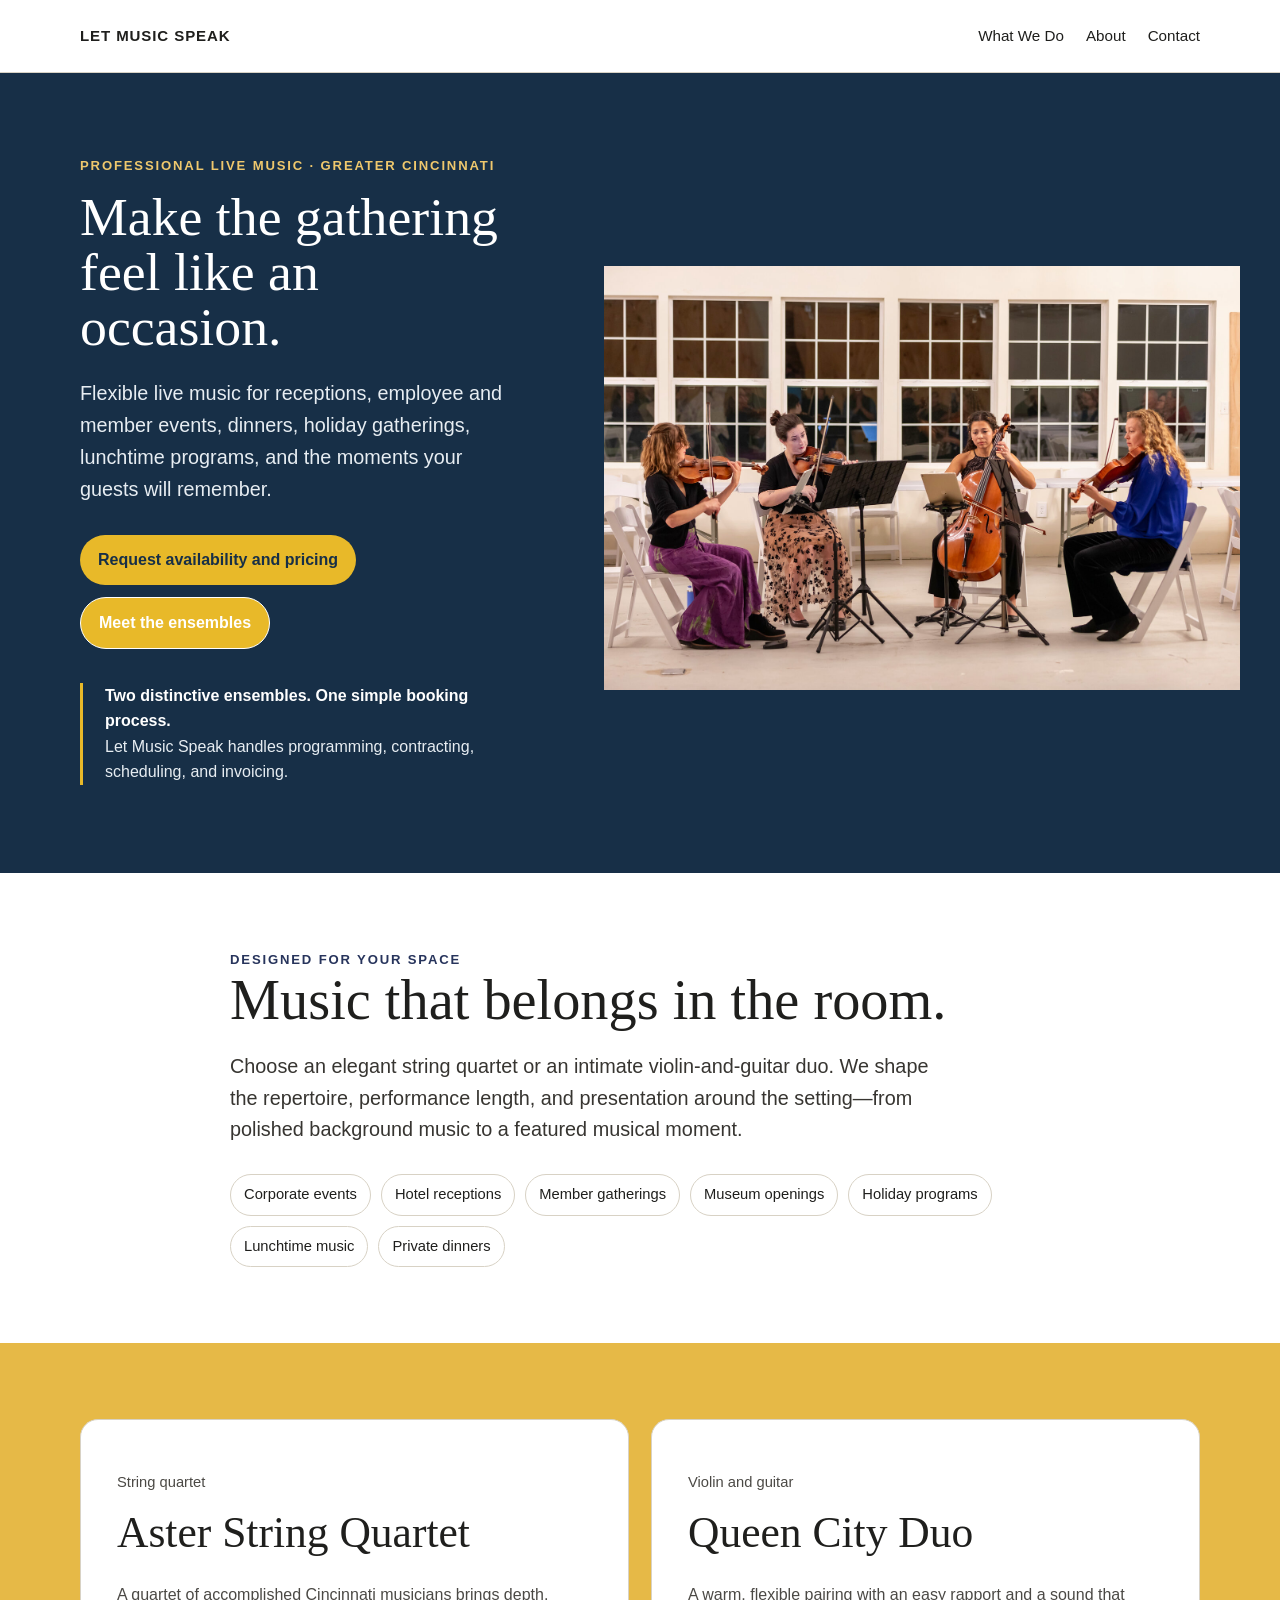
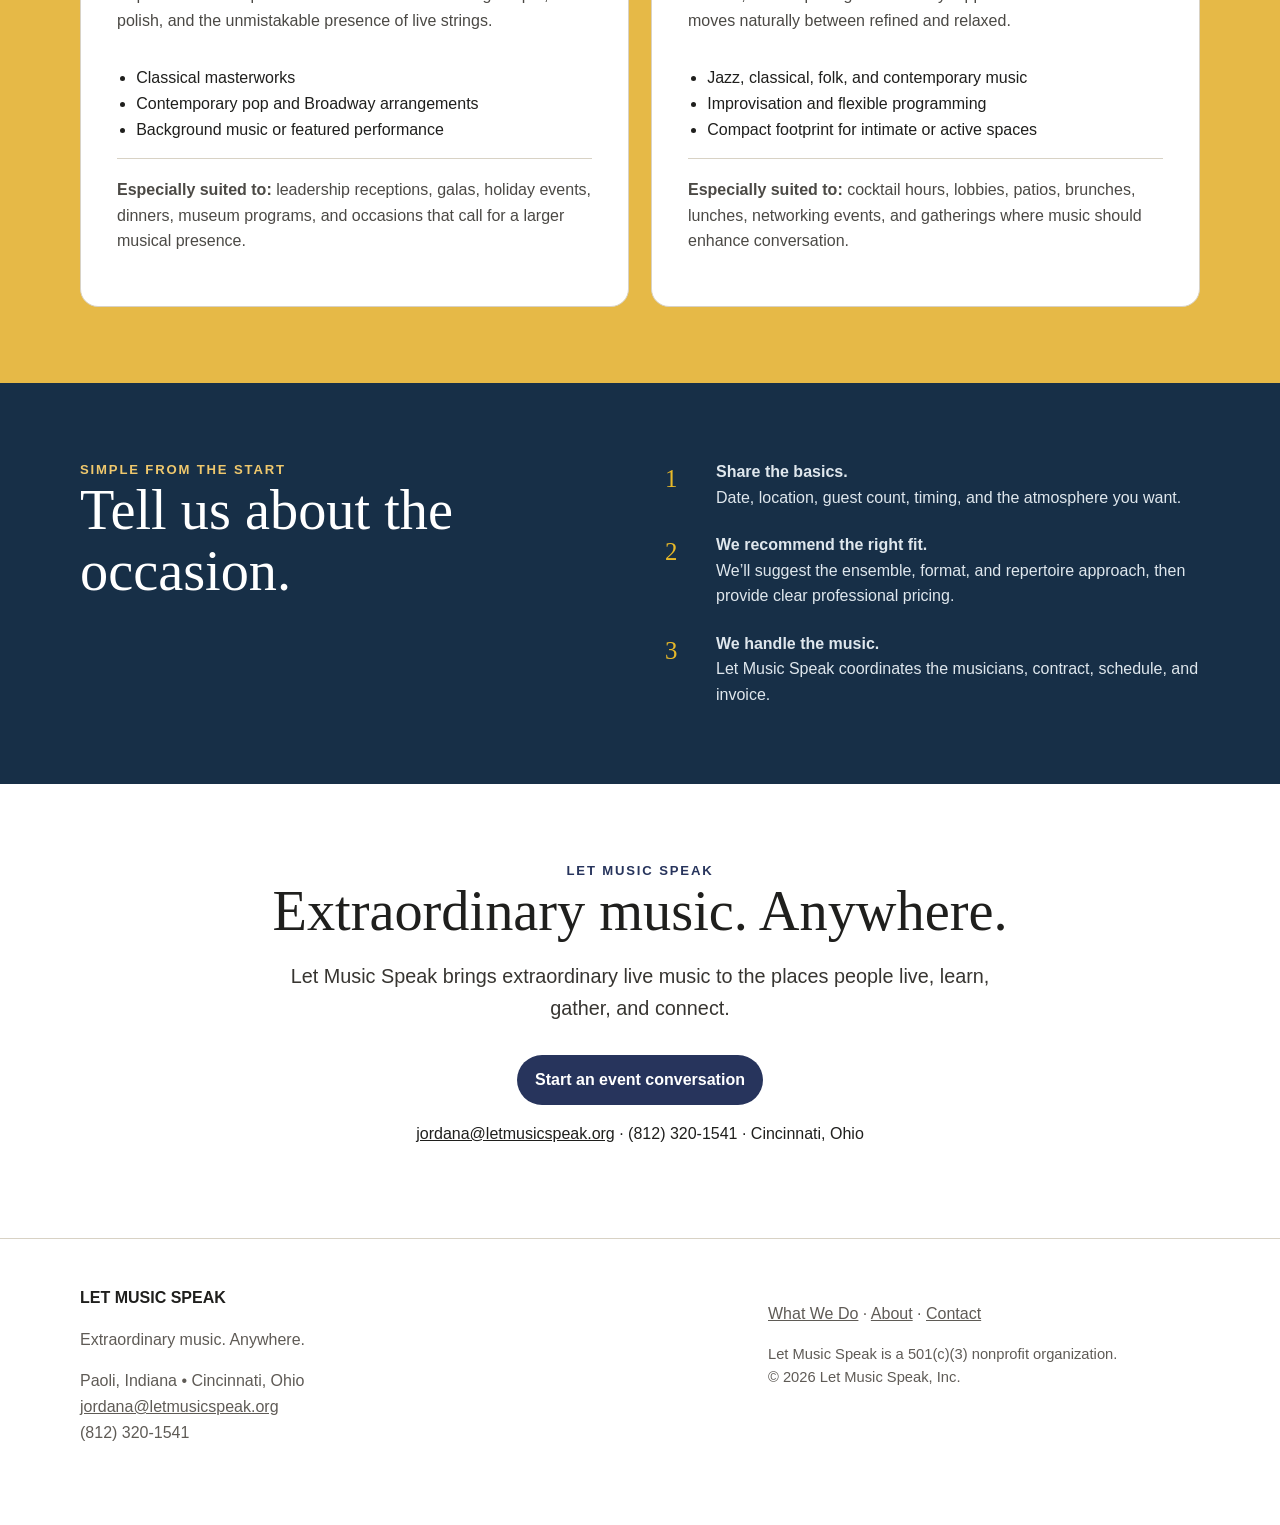
==== commit 64b6b8b2: "Align event booking page with approved LMS navigation" ====
--- a/live-music-for-events/index.html
+++ b/live-music-for-events/index.html
@@ -47,10 +47,8 @@
     <a class="brand" href="../index.html">Let Music Speak</a>
     <nav class="nav-links" aria-label="Primary">
       <a href="../what-we-do.html">What We Do</a>
-      <a href="../live-music.html">Live Music</a>
       <a href="../about.html">About</a>
       <a href="../contact.html">Contact</a>
-      <a class="button" href="../donate.html">Donate</a>
     </nav>
   </div>
 </header>
@@ -145,13 +143,13 @@
   <div class="container footer-grid">
     <div>
       <strong style="color:var(--text)">LET MUSIC SPEAK</strong>
-      <p>Creating community through music.</p>
+      <p>Extraordinary music. Anywhere.</p>
       <p>Paoli, Indiana • Cincinnati, Ohio<br>
       <a href="mailto:jordana@letmusicspeak.org">jordana@letmusicspeak.org</a><br>
       (812) 320-1541</p>
     </div>
     <div>
-      <p><a href="../what-we-do.html">What We Do</a> · <a href="../live-music.html">Live Music</a> · <a href="../about.html">About</a> · <a href="../contact.html">Contact</a> · <a href="../donate.html">Donate</a></p>
+      <p><a href="../what-we-do.html">What We Do</a> · <a href="../about.html">About</a> · <a href="../contact.html">Contact</a></p>
       <p class="small">Let Music Speak is a 501(c)(3) nonprofit organization.<br>© 2026 Let Music Speak, Inc.</p>
     </div>
   </div>
--- a/styles.css
+++ b/styles.css
@@ -1,11 +1,16 @@
 
 :root{
-  --bg:#fbfaf7;
+  --bg:#ffffff;
   --text:#1f1f1d;
-  --muted:#66635e;
-  --accent:#7a4f39;
-  --line:#dedad3;
+  --muted:#5f5b56;
+  --accent:#27345c;
+  --kicker:#27345c;
+  --line:#d8d2c5;
   --card:#ffffff;
+  --alt:#e6b947;
+  --header:rgba(255,255,255,.96);
+  --button-bg:#27345c;
+  --button-text:#ffffff;
   --max:1120px;
 }
 *{box-sizing:border-box}
@@ -18,11 +23,21 @@
   line-height:1.6;
 }
 a{color:inherit}
+.skip-link{
+  position:fixed;left:16px;top:12px;z-index:100;
+  padding:10px 14px;border-radius:8px;background:var(--text);color:#fff;
+  transform:translateY(-160%);transition:transform .15s ease
+}
+.skip-link:focus{transform:translateY(0)}
+a:focus-visible,button:focus-visible,input:focus-visible,textarea:focus-visible,select:focus-visible{
+  outline:3px solid var(--accent);outline-offset:3px
+}
+.nowrap{white-space:nowrap}
 img{max-width:100%;display:block}
 .container{width:min(var(--max),calc(100% - 40px));margin:0 auto}
 .site-header{
   position:sticky;top:0;z-index:20;
-  background:rgba(251,250,247,.96);
+  background:var(--header);
   border-bottom:1px solid var(--line);
   backdrop-filter:blur(10px);
 }
@@ -35,40 +50,67 @@
 .nav-links{display:flex;align-items:center;gap:22px;flex-wrap:wrap}
 .nav-links a{text-decoration:none;font-size:.95rem}
 .nav-links a:hover{text-decoration:underline}
+.nav-links a[aria-current="page"]:not(.button){text-decoration:underline;text-underline-offset:6px}
 .button{
   display:inline-block;padding:12px 18px;border-radius:999px;
-  background:var(--text);color:#fff;text-decoration:none;font-weight:700
-}
-.button.secondary{background:transparent;color:var(--text);border:1px solid var(--text)}
-.hero{padding:96px 0 72px}
-.hero-grid{display:grid;grid-template-columns:minmax(0,1.15fr) minmax(0,.85fr);gap:54px;align-items:center}
-.kicker{font-size:.82rem;letter-spacing:.14em;text-transform:uppercase;color:var(--muted);font-weight:700}
+  background:var(--button-bg);color:var(--button-text);text-decoration:none;font-weight:700
+}
+.button.secondary{background:transparent;color:var(--button-bg);border:1px solid var(--button-bg)}
+.hero{padding:88px 0 68px}
+.hero.compact{padding:56px 0 46px}
+.page-hero{padding:64px 0 46px}
+.page-hero h1{margin-bottom:16px}
+.page-hero-photo img{min-height:0;aspect-ratio:3/2}
+.hero-grid{display:grid;grid-template-columns:1.15fr .85fr;gap:54px;align-items:center}
+.home-hero .container{width:min(1280px,calc(100% - 40px))}
+.home-hero .hero-grid{grid-template-columns:minmax(0,.9fr) minmax(0,1.1fr);gap:48px}
+.home-hero .photo-hero img{min-height:0;aspect-ratio:4/3}
+.kicker{font-size:.82rem;letter-spacing:.14em;text-transform:uppercase;color:var(--kicker);font-weight:700}
 h1,h2,h3{
   font-family: Georgia, 'Times New Roman', serif;
   line-height:1.08;
   font-weight:500;
   margin-top:0;
 }
-h1{font-size:clamp(3rem,7vw,6rem);margin-bottom:22px}
+h1{font-size:clamp(3rem,6.4vw,5.5rem);margin-bottom:22px}
 h2{font-size:clamp(2rem,4.4vw,3.8rem);margin-bottom:20px}
 h3{font-size:1.65rem;margin-bottom:10px}
 .lede{font-size:1.24rem;max-width:720px;color:#373531}
+.tagline{font-family:Georgia,'Times New Roman',serif;font-size:1.45rem;font-style:italic;color:var(--accent);margin:-8px 0 18px}
 .hero-actions{display:flex;gap:12px;flex-wrap:wrap;margin-top:30px}
-.media{margin:0;overflow:hidden;background:#ddd7ce}
-.media img{width:100%;height:100%;object-fit:cover}
-.hero-media{height:min(610px,62vw);min-height:430px;border-radius:2px 64px 2px 2px;box-shadow:18px 18px 0 #e8b929}
-.hero-media img{object-position:center}
-.hero-media.quartet-hero-media{width:100%;max-width:100%;min-width:0;height:auto;min-height:0;aspect-ratio:1600/1067}
-.hero-grid > *{min-width:0}
-.regional-hero h1{font-size:clamp(2.8rem,4.5vw,4.75rem)}
-.regional-hero .quartet-hero-media{box-shadow:none}
-.photo-story{padding:0 0 76px}
-.photo-grid{display:grid;grid-template-columns:1.1fr 1.45fr 1fr;grid-template-rows:310px;gap:16px}
-.photo-grid .media:nth-child(1) img{object-position:center 30%}
-.feature-media{height:520px}
-.inline-media{height:300px;margin-top:28px}
-.portrait-media{height:520px}
-.portrait-media img{object-position:center}
+.photo{margin:0;border-radius:22px;overflow:hidden;background:#e8e3dc;box-shadow:0 18px 44px rgba(31,31,29,.12)}
+.photo img{width:100%;height:100%;min-height:430px;object-fit:cover}
+.photo-hero img{object-position:center 58%}
+.section-photo{margin-bottom:28px;border-radius:16px}
+.section-photo img{min-height:0;aspect-ratio:3/2}
+.festival-carousel{position:relative;margin:0}
+.festival-carousel-viewport{position:relative;aspect-ratio:4/3;overflow:hidden;border-radius:18px;background:#171715;box-shadow:0 18px 44px rgba(31,31,29,.12)}
+.festival-carousel-slide{position:absolute;inset:0;margin:0;opacity:0;pointer-events:none;transition:opacity .3s ease}
+.festival-carousel-slide.is-active{opacity:1;pointer-events:auto}
+.festival-carousel-slide img{width:100%;height:100%;object-fit:cover}
+.festival-carousel-slide.portrait-focus img{object-position:center 30%}
+.festival-carousel-slide figcaption{position:absolute;left:0;right:0;bottom:0;padding:42px 68px 16px 18px;background:linear-gradient(transparent,rgba(0,0,0,.78));color:#fff;font-size:.9rem;line-height:1.35}
+.carousel-control{position:absolute;z-index:2;bottom:14px;width:38px;height:38px;border:0;border-radius:50%;background:rgba(255,255,255,.94);color:var(--text);font-size:1.2rem;line-height:1;cursor:pointer;box-shadow:0 3px 12px rgba(0,0,0,.2)}
+.carousel-previous{right:58px}
+.carousel-next{right:14px}
+.carousel-count{margin:10px 0 0;text-align:right;color:var(--muted);font-size:.88rem}
+.poster-photo img{aspect-ratio:auto;max-height:620px;object-fit:contain;background:#fff}
+.photo-band{padding:0 0 76px}
+.photo-grid{display:grid;gap:12px}
+.four-up{grid-template-columns:repeat(4,1fr)}
+.photo-grid img{width:100%;aspect-ratio:3/2;object-fit:cover;border-radius:12px}
+.festival-hero{padding-bottom:34px}
+.festival-hero .photo img{min-height:520px}
+.impact-grid{display:grid;grid-template-columns:repeat(3,1fr);gap:18px;margin-top:34px}
+.impact-item{border-top:1px solid var(--line);padding-top:16px}
+.impact-item strong{display:block;font-family:Georgia,'Times New Roman',serif;font-size:2rem;font-weight:500}
+.festival-gallery{display:grid;grid-template-columns:repeat(12,1fr);gap:12px}
+.festival-gallery figure{margin:0;border-radius:14px;overflow:hidden;background:#e8e3dc}
+.festival-gallery figure:nth-child(1),.festival-gallery figure:nth-child(4){grid-column:span 7}
+.festival-gallery figure:nth-child(2),.festival-gallery figure:nth-child(3){grid-column:span 5}
+.festival-gallery figure:nth-child(5),.festival-gallery figure:nth-child(6),.festival-gallery figure:nth-child(7){grid-column:span 4}
+.festival-gallery img{width:100%;height:100%;min-height:280px;object-fit:cover}
+.festival-gallery .festival-mark{object-fit:contain;padding:26px;background:#fff}
 .placeholder{
   min-height:430px;border-radius:22px;border:1px solid var(--line);
   background:
@@ -78,15 +120,45 @@
   text-align:center;color:var(--muted);padding:30px
 }
 section{padding:76px 0}
-section.alt{background:#f2efe9}
+section.alt{background:var(--alt)}
 .cards{display:grid;grid-template-columns:repeat(3,1fr);gap:22px}
-.cards.two-cards{grid-template-columns:repeat(2,1fr)}
+.cards.two-up{grid-template-columns:repeat(2,1fr)}
+.project-feed{display:grid;grid-template-columns:repeat(4,1fr);gap:0 22px;border-top:1px solid var(--line)}
+.project-entry{padding:30px 0;border-bottom:1px solid var(--line)}
+.project-poster-frame{width:100%;aspect-ratio:3/4;display:flex;align-items:center;justify-content:center;overflow:hidden;border-radius:12px;margin-bottom:22px}
+.project-poster{display:block;width:100%;height:100%;object-fit:contain;object-position:center}
+.poster-argentina{background:#9f1105}
+.poster-jukebox{background:#081c37}
+.poster-harmony{background:#ffdbc5}
+.poster-echoes{background:#0364c5}
+.project-entry h3{font-size:clamp(1.7rem,3vw,2.35rem)}
+.project-entry p:last-child{color:#4b4945;margin-bottom:0}
 .card{
   background:var(--card);border:1px solid var(--line);border-radius:18px;padding:26px
 }
 .card p{color:#4b4945}
 .card a{font-weight:700}
+.card-photo{width:calc(100% + 52px);max-width:none;height:210px;object-fit:cover;margin:-26px -26px 24px;border-radius:17px 17px 0 0}
+.card-photo.contain{object-fit:contain;background:#fff;padding:14px}
+.card-art-frame{height:360px;margin:-26px -26px 24px;border-radius:17px 17px 0 0;background:#fff;display:flex;align-items:center;justify-content:center;overflow:hidden}
+.past-project-art{display:block;object-fit:contain}
+.past-project-art.mural-art{height:115%;width:auto;align-self:flex-start}
+.past-project-art.heartland-art{width:62%;height:auto}
+.card-photo.partnership-art{height:360px;padding:18px}
+.card-photo.partnership-photo{padding:0;object-fit:cover;object-position:center 64%}
+.section-subhead{font-size:1.45rem;margin-top:30px}
 .two-col{display:grid;grid-template-columns:1fr 1fr;gap:50px;align-items:start}
+.concert-section{align-items:center}
+.concert-section h2{font-size:clamp(2.25rem,3vw,2.75rem);white-space:nowrap}
+.outreach-section{padding-bottom:42px}
+.past-projects{padding-top:42px}
+.director-section{padding:52px 0}
+.director-grid{display:grid;grid-template-columns:180px minmax(0,680px);gap:34px;align-items:center}
+.director-photo{margin:0;border-radius:14px;overflow:hidden}
+.director-photo img{width:100%;aspect-ratio:4/5;object-fit:cover;object-position:72% center}
+.director-grid h2{font-size:clamp(1.5rem,2vw,2rem);margin-bottom:12px}
+.director-grid p{margin-bottom:0}
+.about-heading{font-size:clamp(2rem,3.2vw,3.25rem);white-space:nowrap}
 .meta{font-size:.92rem;color:var(--muted)}
 .callout{border-left:3px solid var(--accent);padding-left:22px;font-size:1.12rem}
 .list-clean{padding-left:1.2rem}
@@ -105,19 +177,48 @@
 textarea{min-height:160px;resize:vertical}
 .full{grid-column:1/-1}
 .small{font-size:.92rem;color:var(--muted)}
+.gallery-caption{padding:11px 14px 13px;margin:0;background:#fff;color:var(--muted);font-size:.9rem;line-height:1.35}
+.festival-gallery figure{display:flex;flex-direction:column}
+.festival-gallery figure img{flex:1}
+.archive-link{margin-top:28px}
+.contact-options{display:grid;grid-template-columns:repeat(2,1fr);gap:22px}
+.contact-option{padding:28px;border-top:1px solid var(--line)}
+.contact-option h2{font-size:1.6rem;margin-bottom:12px}
+.pitch-header .nav{min-height:64px}
+.pitch-header .nav-links{gap:12px}
+.pitch-details{display:grid;grid-template-columns:repeat(3,1fr);gap:18px;margin-top:34px}
+.pitch-detail{border-top:1px solid var(--line);padding-top:16px}
+.pitch-detail strong{display:block;font-family:Georgia,'Times New Roman',serif;font-size:1.35rem;font-weight:500;margin-bottom:6px}
+.pitch-detail p{margin:0;color:#4b4945}
+@media (max-width:1020px){
+  .project-feed{grid-template-columns:repeat(2,1fr);gap:0 32px}
+}
 @media (max-width:820px){
-  .nav{align-items:flex-start;padding:18px 0;flex-direction:column}
+  .nav{align-items:center;padding:14px 0}
   .nav-links{gap:14px}
   .hero{padding-top:64px}
-  .hero-grid,.two-col,.cards,.cards.two-cards,.footer-grid,.form-grid{grid-template-columns:1fr}
+  .hero-grid,.two-col,.cards,.cards.two-up,.project-feed,.footer-grid,.form-grid,.director-grid{grid-template-columns:1fr}
+  .director-photo{max-width:160px}
+  .about-heading{white-space:normal}
+  .concert-section h2{white-space:normal}
+  .four-up{grid-template-columns:repeat(2,1fr)}
+  .impact-grid{grid-template-columns:1fr}
+  .festival-gallery{grid-template-columns:1fr}
+  .festival-gallery figure:nth-child(n){grid-column:auto}
+  .photo img{min-height:300px}
+  .home-hero .photo-hero img{min-height:0;aspect-ratio:3/2}
   .placeholder{min-height:300px}
-  .hero-media{height:68vw;min-height:300px;border-radius:2px 38px 2px 2px;box-shadow:10px 10px 0 #e8b929}
-  .photo-grid{grid-template-columns:1fr 1fr;grid-template-rows:230px 230px}
-  .photo-grid .media:nth-child(2){grid-row:span 2}
-  .feature-media,.portrait-media{height:380px}
   .full{grid-column:auto}
-}
-@media (max-width:540px){
-  .photo-grid{grid-template-columns:1fr;grid-template-rows:240px 240px 240px}
-  .photo-grid .media:nth-child(2){grid-row:auto}
-}
+  .contact-options,.pitch-details{grid-template-columns:1fr}
+}
+@media (max-width:560px){
+  .nav{align-items:flex-start;flex-direction:column}
+  .nav-links{width:100%;justify-content:space-between}
+  .nav-links a{font-size:.9rem}
+  .project-feed{grid-template-columns:1fr}
+  .hero{padding-top:52px}
+}
+@media (prefers-reduced-motion:reduce){
+  html{scroll-behavior:auto}
+  .festival-carousel-slide{transition:none}
+}
